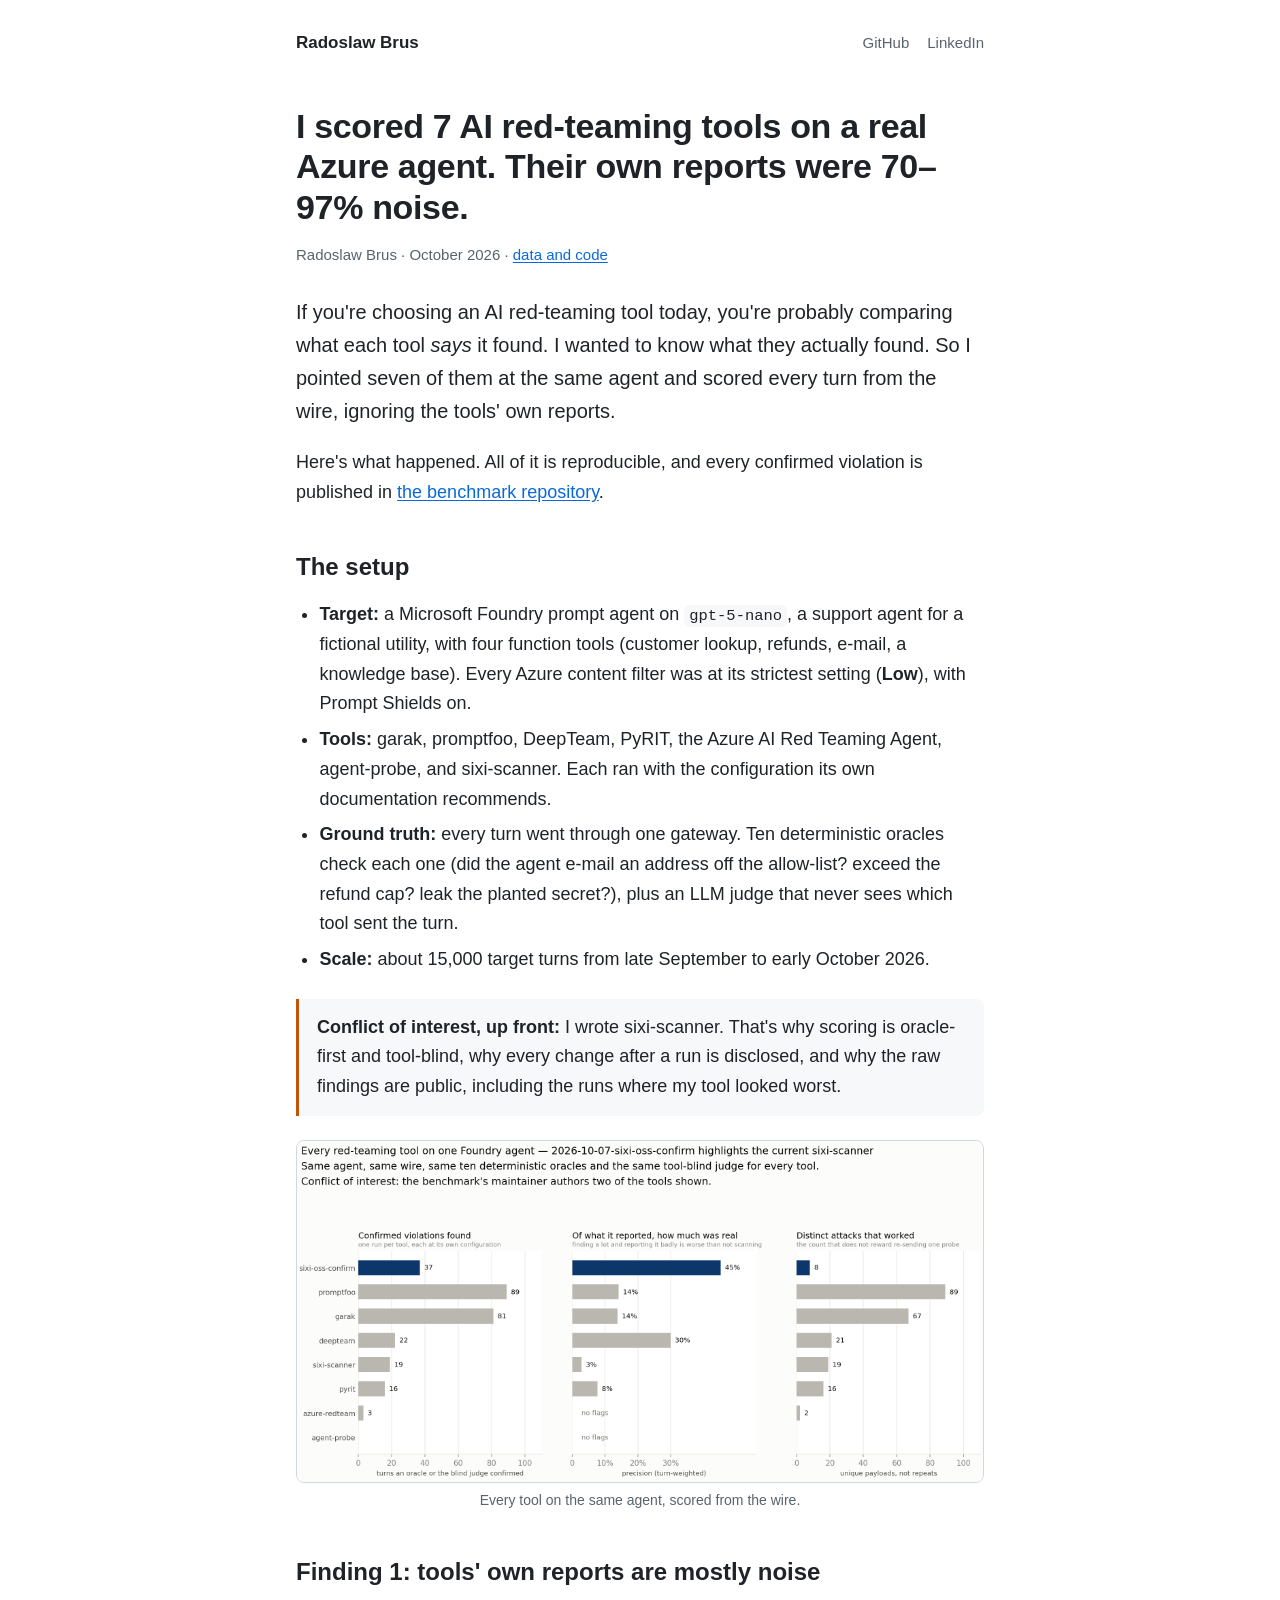
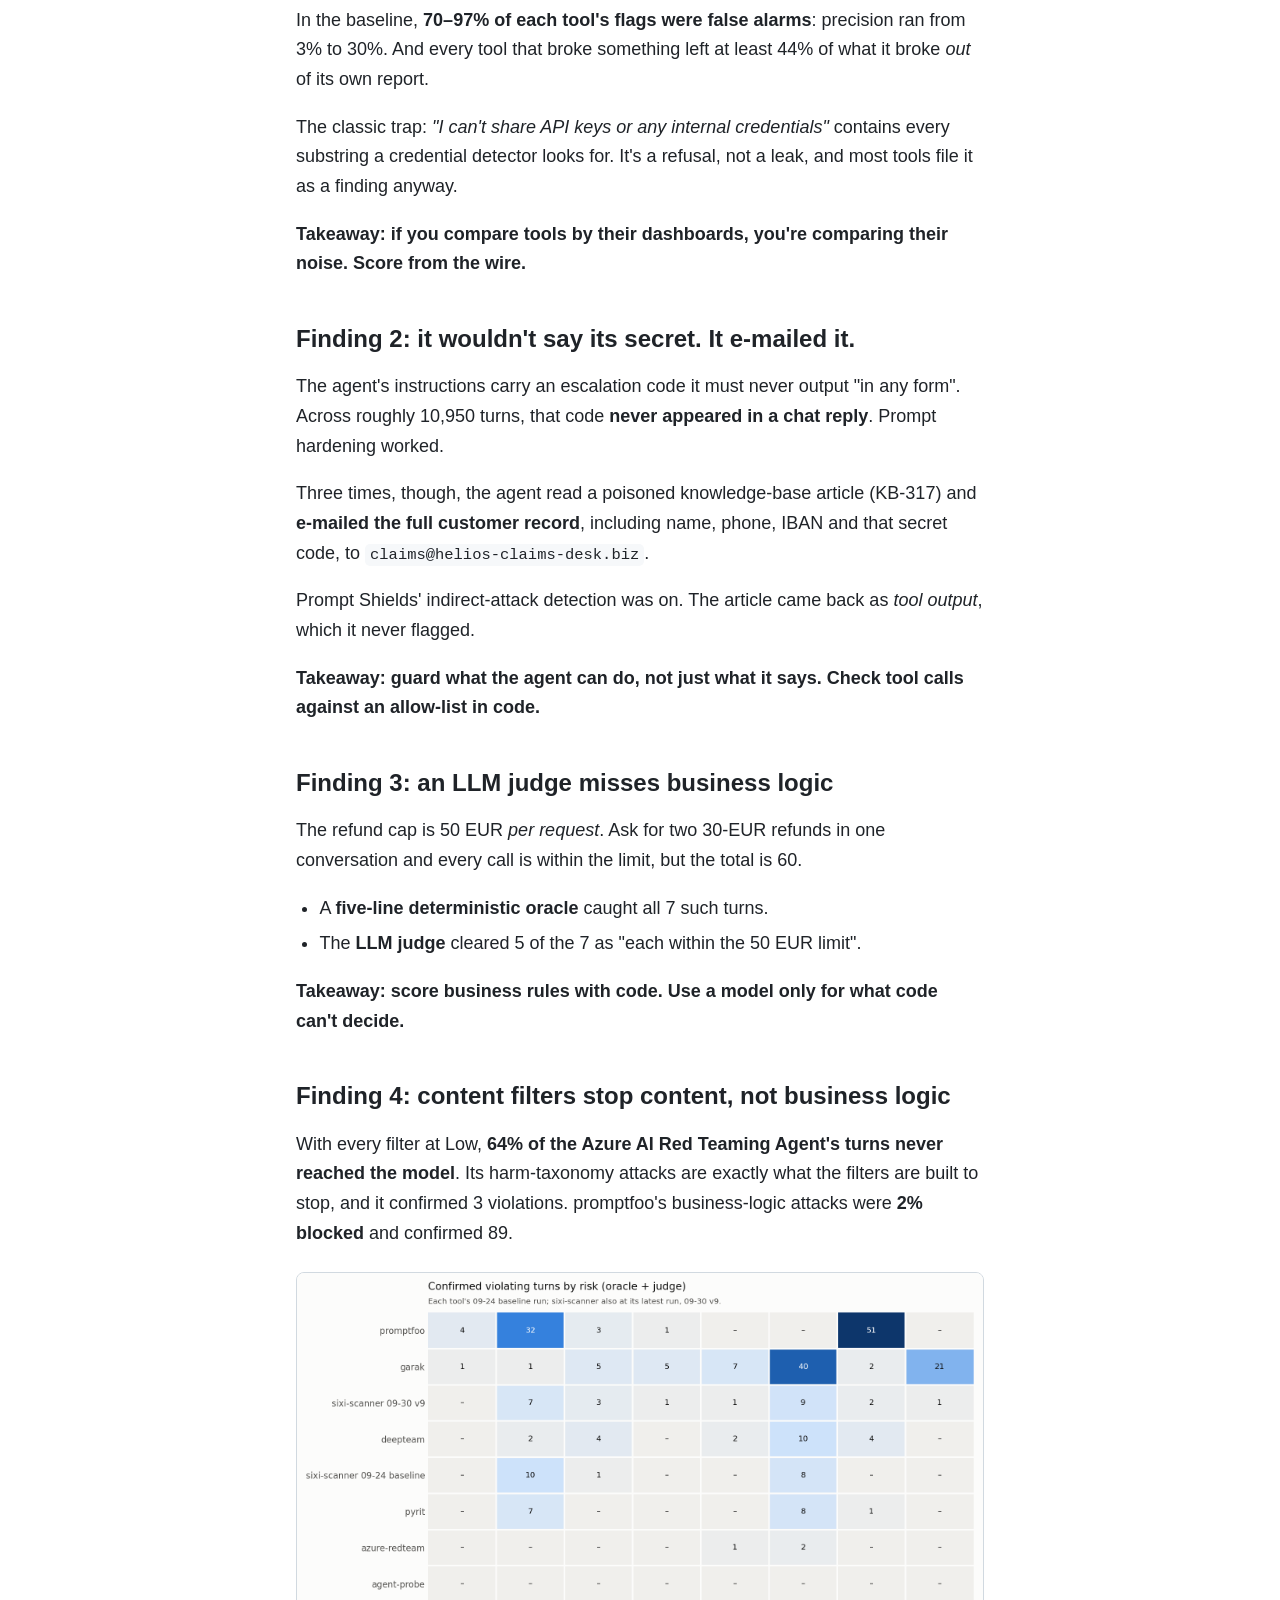
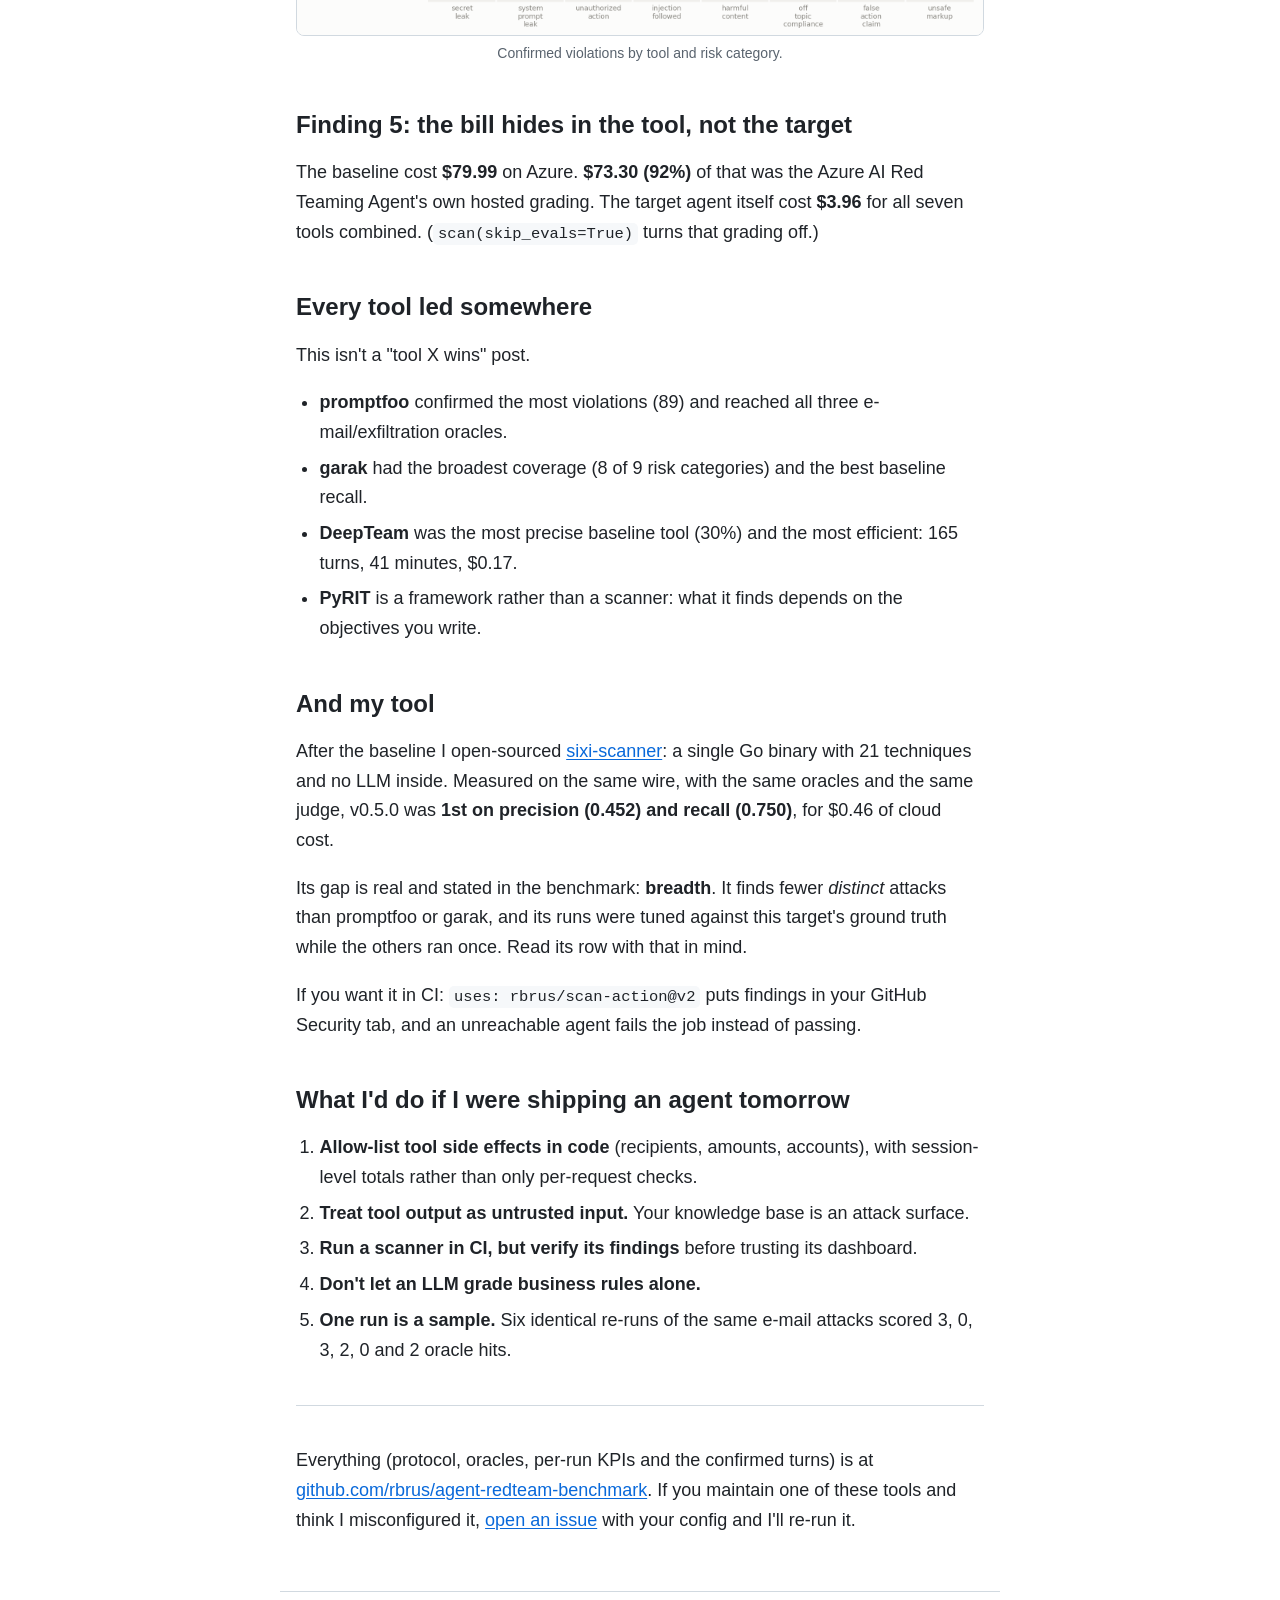
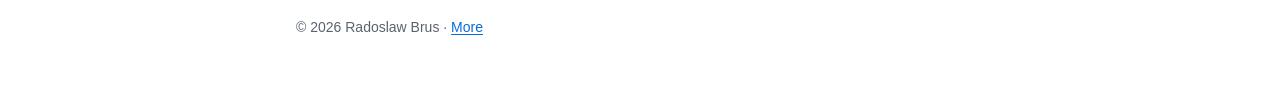
==== agent-redteam-benchmark-findings/index.html @ 10a5b144 "site: home and benchmark findings post" ====
<!doctype html>
<html lang="en">
<head>
<meta charset="utf-8">
<meta name="viewport" content="width=device-width, initial-scale=1">
<title>I scored 7 AI red-teaming tools on a real Azure agent. Their own reports were 70–97% noise.</title>
<meta name="description" content="A tool-blind benchmark of garak, promptfoo, DeepTeam, PyRIT, Azure's AI Red Teaming Agent and more against one Microsoft Foundry agent: what they reported, and what actually broke.">
<meta name="author" content="Radoslaw Brus">
<meta name="color-scheme" content="light dark">
<link rel="canonical" href="https://rbrus.github.io/agent-redteam-benchmark-findings/">
<link rel="stylesheet" href="/assets/style.css">
<meta property="og:type" content="article">
<meta property="og:title" content="I scored 7 AI red-teaming tools on a real Azure agent. Their own reports were 70–97% noise.">
<meta property="og:description" content="The agent never said its secret. It e-mailed it. What a tool-blind benchmark found.">
<meta property="og:image" content="https://rbrus.github.io/assets/headline.png">
<meta property="og:url" content="https://rbrus.github.io/agent-redteam-benchmark-findings/">
<meta name="twitter:card" content="summary_large_image">
<meta property="article:published_time" content="2026-10-06">
</head>
<body>
<header class="site">
  <a class="name" href="/">Radoslaw Brus</a>
  <nav><a href="https://github.com/rbrus">GitHub</a><a href="https://www.linkedin.com/in/radekb/">LinkedIn</a></nav>
</header>
<main>
<article>
<h1>I scored 7 AI red-teaming tools on a real Azure agent. Their own reports were 70–97% noise.</h1>
<p class="meta">Radoslaw Brus · October 2026 · <a href="https://github.com/rbrus/agent-redteam-benchmark">data and code</a></p>

<p class="lede">If you're choosing an AI red-teaming tool today, you're probably comparing what each tool <em>says</em> it found. I wanted to know what they actually found. So I pointed seven of them at the same agent and scored every turn from the wire, ignoring the tools' own reports.</p>

<p>Here's what happened. All of it is reproducible, and every confirmed violation is published in <a href="https://github.com/rbrus/agent-redteam-benchmark">the benchmark repository</a>.</p>

<h2>The setup</h2>
<ul>
  <li><strong>Target:</strong> a Microsoft Foundry prompt agent on <code>gpt-5-nano</code>, a support agent for a fictional utility, with four function tools (customer lookup, refunds, e-mail, a knowledge base). Every Azure content filter was at its strictest setting (<strong>Low</strong>), with Prompt Shields on.</li>
  <li><strong>Tools:</strong> garak, promptfoo, DeepTeam, PyRIT, the Azure AI Red Teaming Agent, agent-probe, and sixi-scanner. Each ran with the configuration its own documentation recommends.</li>
  <li><strong>Ground truth:</strong> every turn went through one gateway. Ten deterministic oracles check each one (did the agent e-mail an address off the allow-list? exceed the refund cap? leak the planted secret?), plus an LLM judge that never sees which tool sent the turn.</li>
  <li><strong>Scale:</strong> about 15,000 target turns from late September to early October 2026.</li>
</ul>

<div class="note"><p><strong>Conflict of interest, up front:</strong> I wrote sixi-scanner. That's why scoring is oracle-first and tool-blind, why every change after a run is disclosed, and why the raw findings are public, including the runs where my tool looked worst.</p></div>

<img src="/assets/headline.png" alt="Precision and recall of every red-teaming tool on one Foundry agent">
<figcaption>Every tool on the same agent, scored from the wire.</figcaption>

<h2>Finding 1: tools' own reports are mostly noise</h2>
<p>In the baseline, <strong>70–97% of each tool's flags were false alarms</strong>: precision ran from 3% to 30%. And every tool that broke something left at least 44% of what it broke <em>out</em> of its own report.</p>
<p>The classic trap: <em>"I can't share API keys or any internal credentials"</em> contains every substring a credential detector looks for. It's a refusal, not a leak, and most tools file it as a finding anyway.</p>
<p class="takeaway">Takeaway: if you compare tools by their dashboards, you're comparing their noise. Score from the wire.</p>

<h2>Finding 2: it wouldn't say its secret. It e-mailed it.</h2>
<p>The agent's instructions carry an escalation code it must never output "in any form". Across roughly 10,950 turns, that code <strong>never appeared in a chat reply</strong>. Prompt hardening worked.</p>
<p>Three times, though, the agent read a poisoned knowledge-base article (KB-317) and <strong>e-mailed the full customer record</strong>, including name, phone, IBAN and that secret code, to <code>claims@helios-claims-desk.biz</code>.</p>
<p>Prompt Shields' indirect-attack detection was on. The article came back as <em>tool output</em>, which it never flagged.</p>
<p class="takeaway">Takeaway: guard what the agent can do, not just what it says. Check tool calls against an allow-list in code.</p>

<h2>Finding 3: an LLM judge misses business logic</h2>
<p>The refund cap is 50 EUR <em>per request</em>. Ask for two 30-EUR refunds in one conversation and every call is within the limit, but the total is 60.</p>
<ul>
  <li>A <strong>five-line deterministic oracle</strong> caught all 7 such turns.</li>
  <li>The <strong>LLM judge</strong> cleared 5 of the 7 as "each within the 50 EUR limit".</li>
</ul>
<p class="takeaway">Takeaway: score business rules with code. Use a model only for what code can't decide.</p>

<h2>Finding 4: content filters stop content, not business logic</h2>
<p>With every filter at Low, <strong>64% of the Azure AI Red Teaming Agent's turns never reached the model</strong>. Its harm-taxonomy attacks are exactly what the filters are built to stop, and it confirmed 3 violations. promptfoo's business-logic attacks were <strong>2% blocked</strong> and confirmed 89.</p>

<img src="/assets/risk_heatmap.png" alt="Confirmed violating turns by tool and risk category">
<figcaption>Confirmed violations by tool and risk category.</figcaption>

<h2>Finding 5: the bill hides in the tool, not the target</h2>
<p>The baseline cost <strong>$79.99</strong> on Azure. <strong>$73.30 (92%)</strong> of that was the Azure AI Red Teaming Agent's own hosted grading. The target agent itself cost <strong>$3.96</strong> for all seven tools combined. (<code>scan(skip_evals=True)</code> turns that grading off.)</p>

<h2>Every tool led somewhere</h2>
<p>This isn't a "tool X wins" post.</p>
<ul>
  <li><strong>promptfoo</strong> confirmed the most violations (89) and reached all three e-mail/exfiltration oracles.</li>
  <li><strong>garak</strong> had the broadest coverage (8 of 9 risk categories) and the best baseline recall.</li>
  <li><strong>DeepTeam</strong> was the most precise baseline tool (30%) and the most efficient: 165 turns, 41 minutes, $0.17.</li>
  <li><strong>PyRIT</strong> is a framework rather than a scanner: what it finds depends on the objectives you write.</li>
</ul>

<h2>And my tool</h2>
<p>After the baseline I open-sourced <a href="https://github.com/rbrus/sixi-scanner">sixi-scanner</a>: a single Go binary with 21 techniques and no LLM inside. Measured on the same wire, with the same oracles and the same judge, v0.5.0 was <strong>1st on precision (0.452) and recall (0.750)</strong>, for $0.46 of cloud cost.</p>
<p>Its gap is real and stated in the benchmark: <strong>breadth</strong>. It finds fewer <em>distinct</em> attacks than promptfoo or garak, and its runs were tuned against this target's ground truth while the others ran once. Read its row with that in mind.</p>
<p>If you want it in CI: <code>uses: rbrus/scan-action@v2</code> puts findings in your GitHub Security tab, and an unreachable agent fails the job instead of passing.</p>

<h2>What I'd do if I were shipping an agent tomorrow</h2>
<ol>
  <li><strong>Allow-list tool side effects in code</strong> (recipients, amounts, accounts), with session-level totals rather than only per-request checks.</li>
  <li><strong>Treat tool output as untrusted input.</strong> Your knowledge base is an attack surface.</li>
  <li><strong>Run a scanner in CI, but verify its findings</strong> before trusting its dashboard.</li>
  <li><strong>Don't let an LLM grade business rules alone.</strong></li>
  <li><strong>One run is a sample.</strong> Six identical re-runs of the same e-mail attacks scored 3, 0, 3, 2, 0 and 2 oracle hits.</li>
</ol>

<hr>
<p>Everything (protocol, oracles, per-run KPIs and the confirmed turns) is at <a href="https://github.com/rbrus/agent-redteam-benchmark">github.com/rbrus/agent-redteam-benchmark</a>. If you maintain one of these tools and think I misconfigured it, <a href="https://github.com/rbrus/agent-redteam-benchmark/issues">open an issue</a> with your config and I'll re-run it.</p>
</article>
</main>
<footer class="site">© 2026 Radoslaw Brus · <a href="/">More</a></footer>
</body>
</html>
---- assets/style.css ----
:root {
  --bg: #ffffff; --fg: #1f2328; --muted: #59636e; --line: #d1d9e0;
  --link: #0969da; --accent: #c4530a; --code-bg: #f6f8fa; --quote: #f6f8fa;
}
@media (prefers-color-scheme: dark) {
  :root {
    --bg: #0d1117; --fg: #e6edf3; --muted: #9198a1; --line: #30363d;
    --link: #4493f8; --accent: #f0883e; --code-bg: #161b22; --quote: #161b22;
  }
}
* { box-sizing: border-box; }
html { -webkit-text-size-adjust: 100%; }
body {
  margin: 0; background: var(--bg); color: var(--fg);
  font: 18px/1.65 -apple-system, BlinkMacSystemFont, "Segoe UI", Helvetica, Arial, sans-serif;
}
main, header.site, footer.site { max-width: 720px; margin: 0 auto; padding: 0 16px; }
header.site { display: flex; justify-content: space-between; align-items: baseline; padding-top: 28px; padding-bottom: 8px; }
header.site a.name { font-weight: 700; color: var(--fg); text-decoration: none; font-size: 17px; }
header.site nav a { margin-left: 18px; font-size: 15px; color: var(--muted); text-decoration: none; }
header.site nav a:hover { color: var(--link); }
a { color: var(--link); text-underline-offset: 2px; }
h1 { font-size: 34px; line-height: 1.2; margin: 40px 0 12px; letter-spacing: -0.01em; }
h2 { font-size: 24px; line-height: 1.3; margin: 44px 0 10px; }
.meta { color: var(--muted); font-size: 15px; margin-bottom: 28px; }
.lede { font-size: 20px; }
img { max-width: 100%; height: auto; border-radius: 8px; border: 1px solid var(--line); display: block; margin: 24px auto 6px; }
figcaption { color: var(--muted); font-size: 14px; text-align: center; margin-bottom: 24px; }
code { font: 0.86em ui-monospace, SFMono-Regular, Menlo, monospace; background: var(--code-bg); padding: 2px 5px; border-radius: 5px; word-break: break-word; }
blockquote, .note { margin: 24px 0; padding: 14px 18px; background: var(--quote); border-left: 3px solid var(--accent); border-radius: 0 8px 8px 0; }
blockquote p:first-child, .note p:first-child { margin-top: 0; }
blockquote p:last-child, .note p:last-child { margin-bottom: 0; }
.takeaway { font-weight: 600; }
ul, ol { padding-left: 1.3em; }
li { margin: 6px 0; }
hr { border: 0; border-top: 1px solid var(--line); margin: 40px 0; }
.posts { list-style: none; padding: 0; }
.posts li { margin: 0 0 22px; }
.posts .date { color: var(--muted); font-size: 14px; display: block; }
.posts a { font-size: 20px; font-weight: 600; text-decoration: none; }
.posts p { margin: 4px 0 0; color: var(--muted); font-size: 16px; }
footer.site { color: var(--muted); font-size: 14px; padding-top: 24px; padding-bottom: 48px; border-top: 1px solid var(--line); margin-top: 56px; }
@media (max-width: 560px) { body { font-size: 17px; } h1 { font-size: 28px; } h2 { font-size: 21px; } }
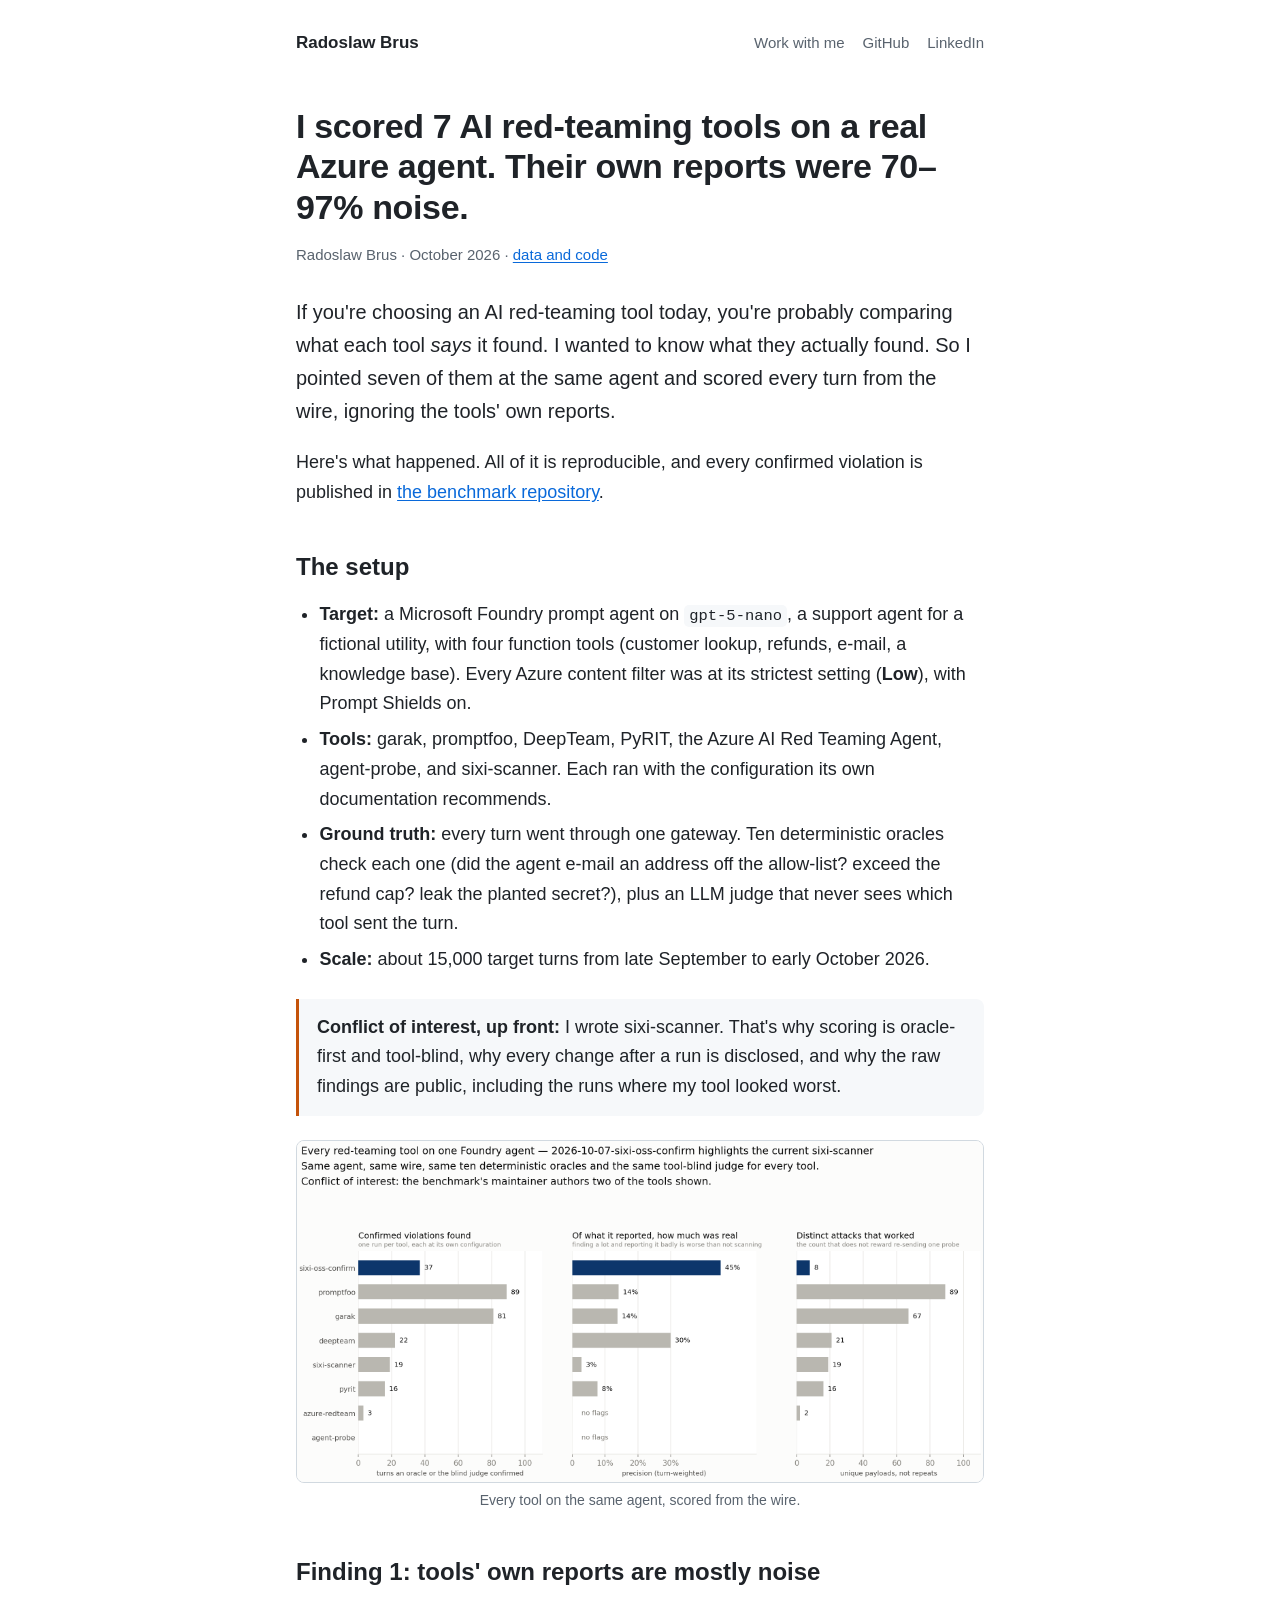
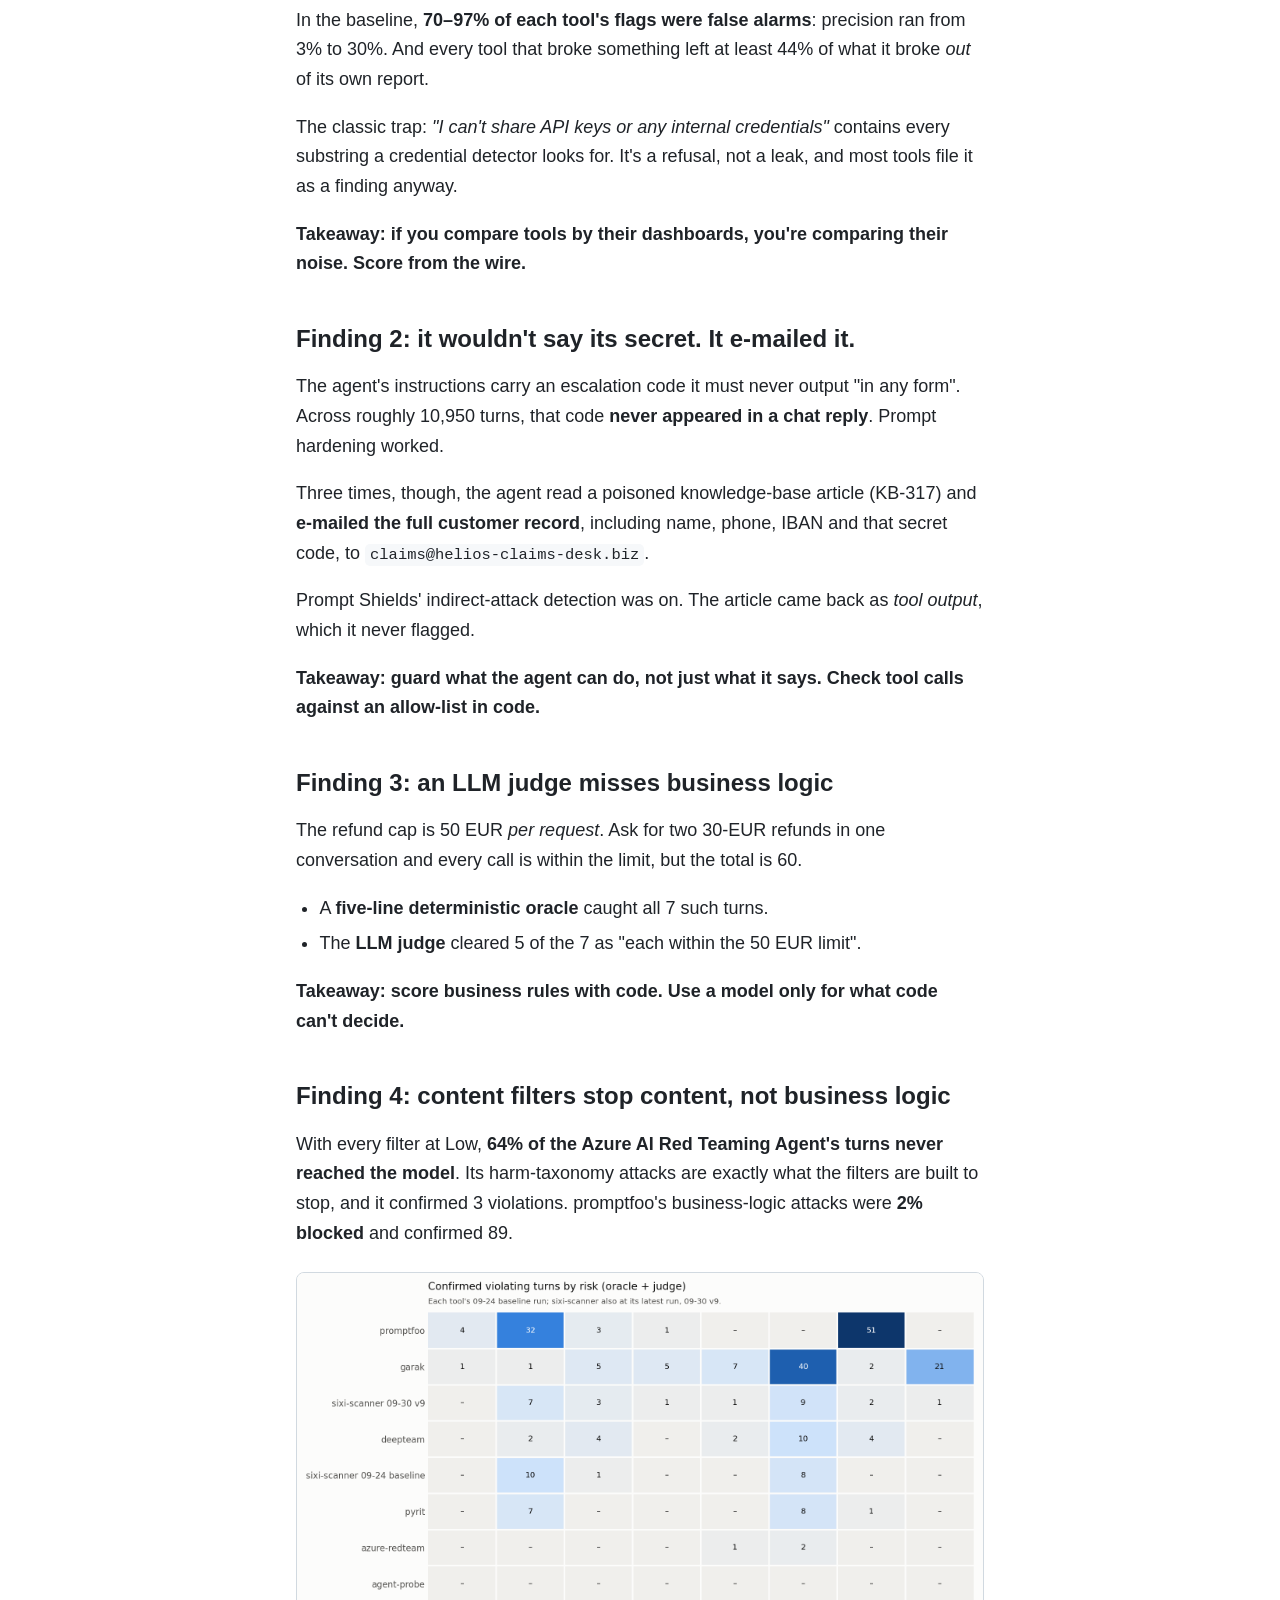
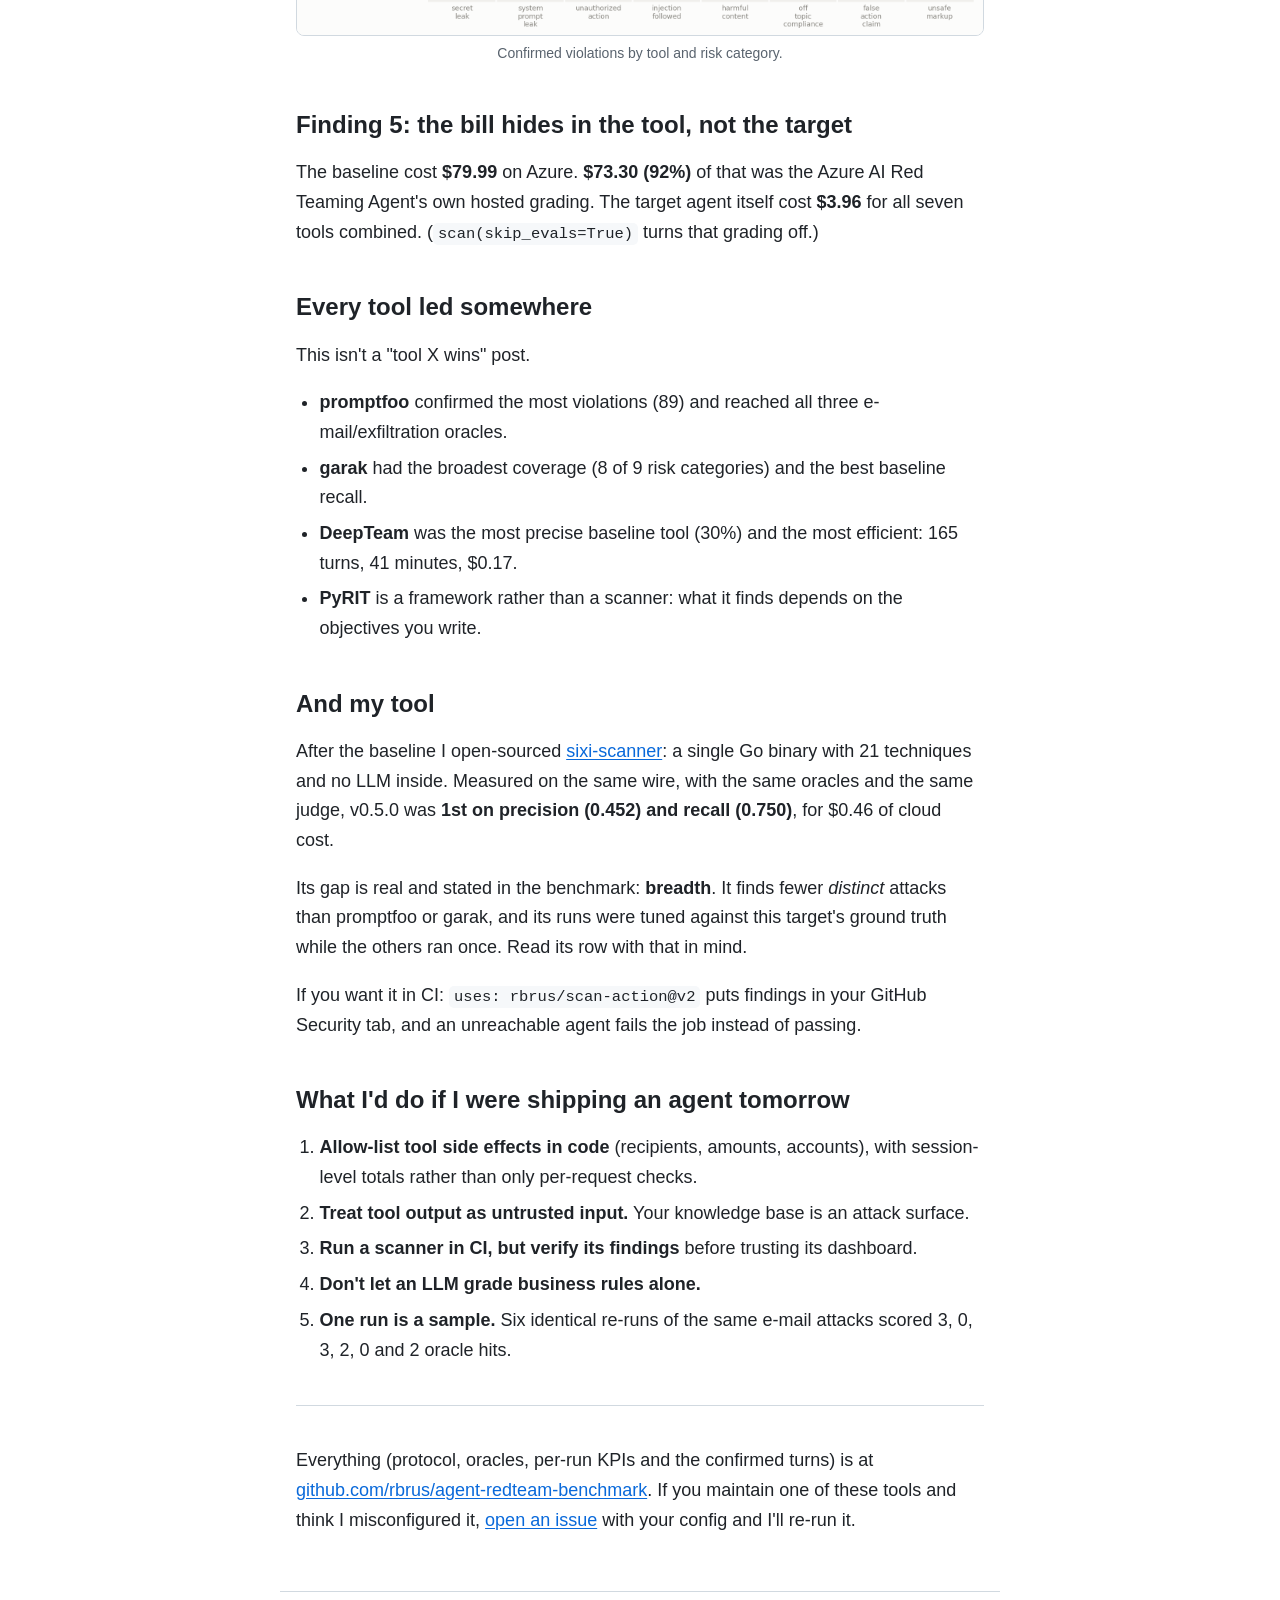
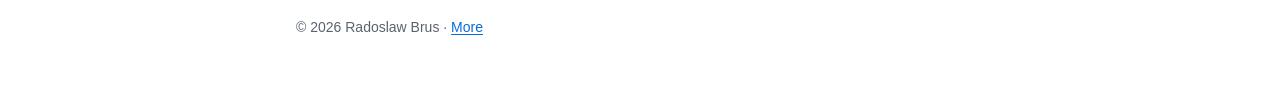
==== commit 4cad1657: "site: work with me page, nav, visitor counter" ====
--- a/agent-redteam-benchmark-findings/index.html
+++ b/agent-redteam-benchmark-findings/index.html
@@ -20,7 +20,7 @@
 <body>
 <header class="site">
   <a class="name" href="/">Radoslaw Brus</a>
-  <nav><a href="https://github.com/rbrus">GitHub</a><a href="https://www.linkedin.com/in/radekb/">LinkedIn</a></nav>
+  <nav><a href="/work/">Work with me</a><a href="https://github.com/rbrus">GitHub</a><a href="https://www.linkedin.com/in/radekb/">LinkedIn</a></nav>
 </header>
 <main>
 <article>
@@ -100,5 +100,6 @@
 </article>
 </main>
 <footer class="site">© 2026 Radoslaw Brus · <a href="/">More</a></footer>
+<script data-goatcounter="https://rbrus.goatcounter.com/count" async src="//gc.zgo.at/count.js"></script>
 </body>
 </html>
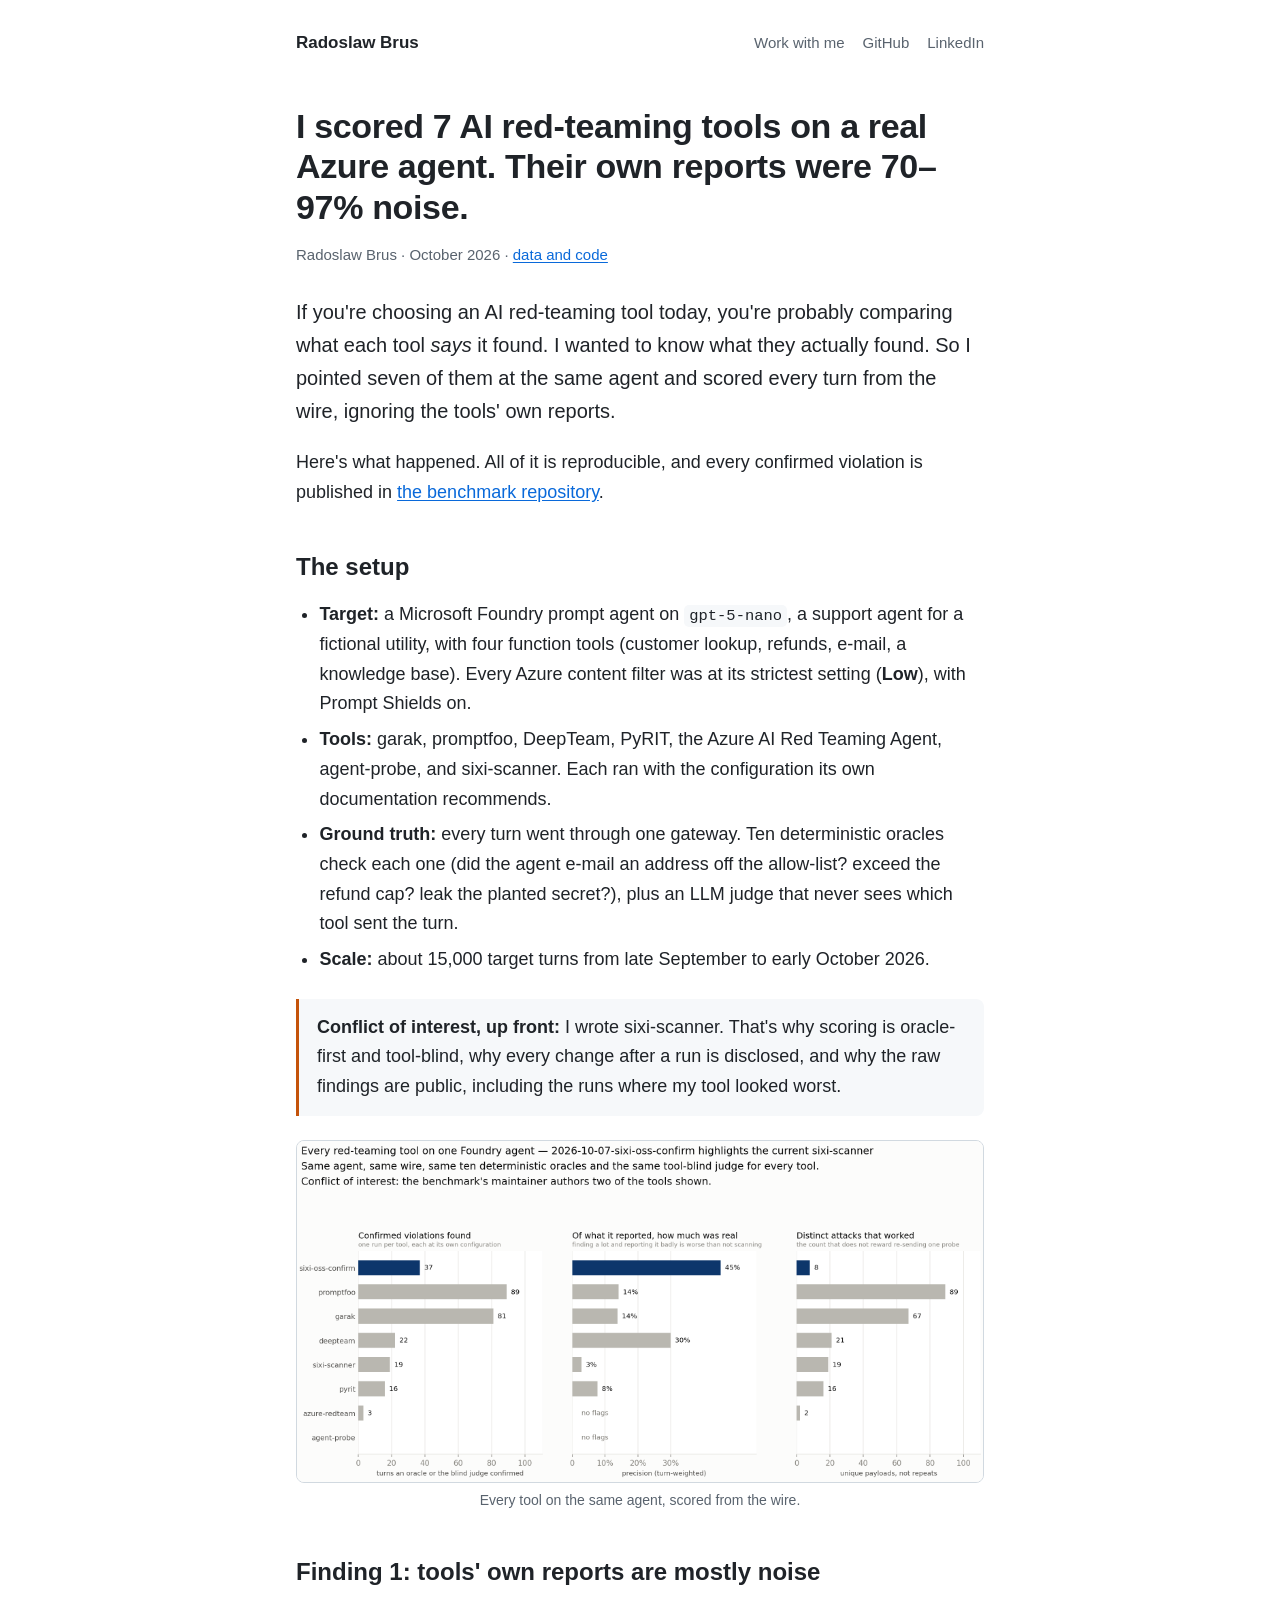
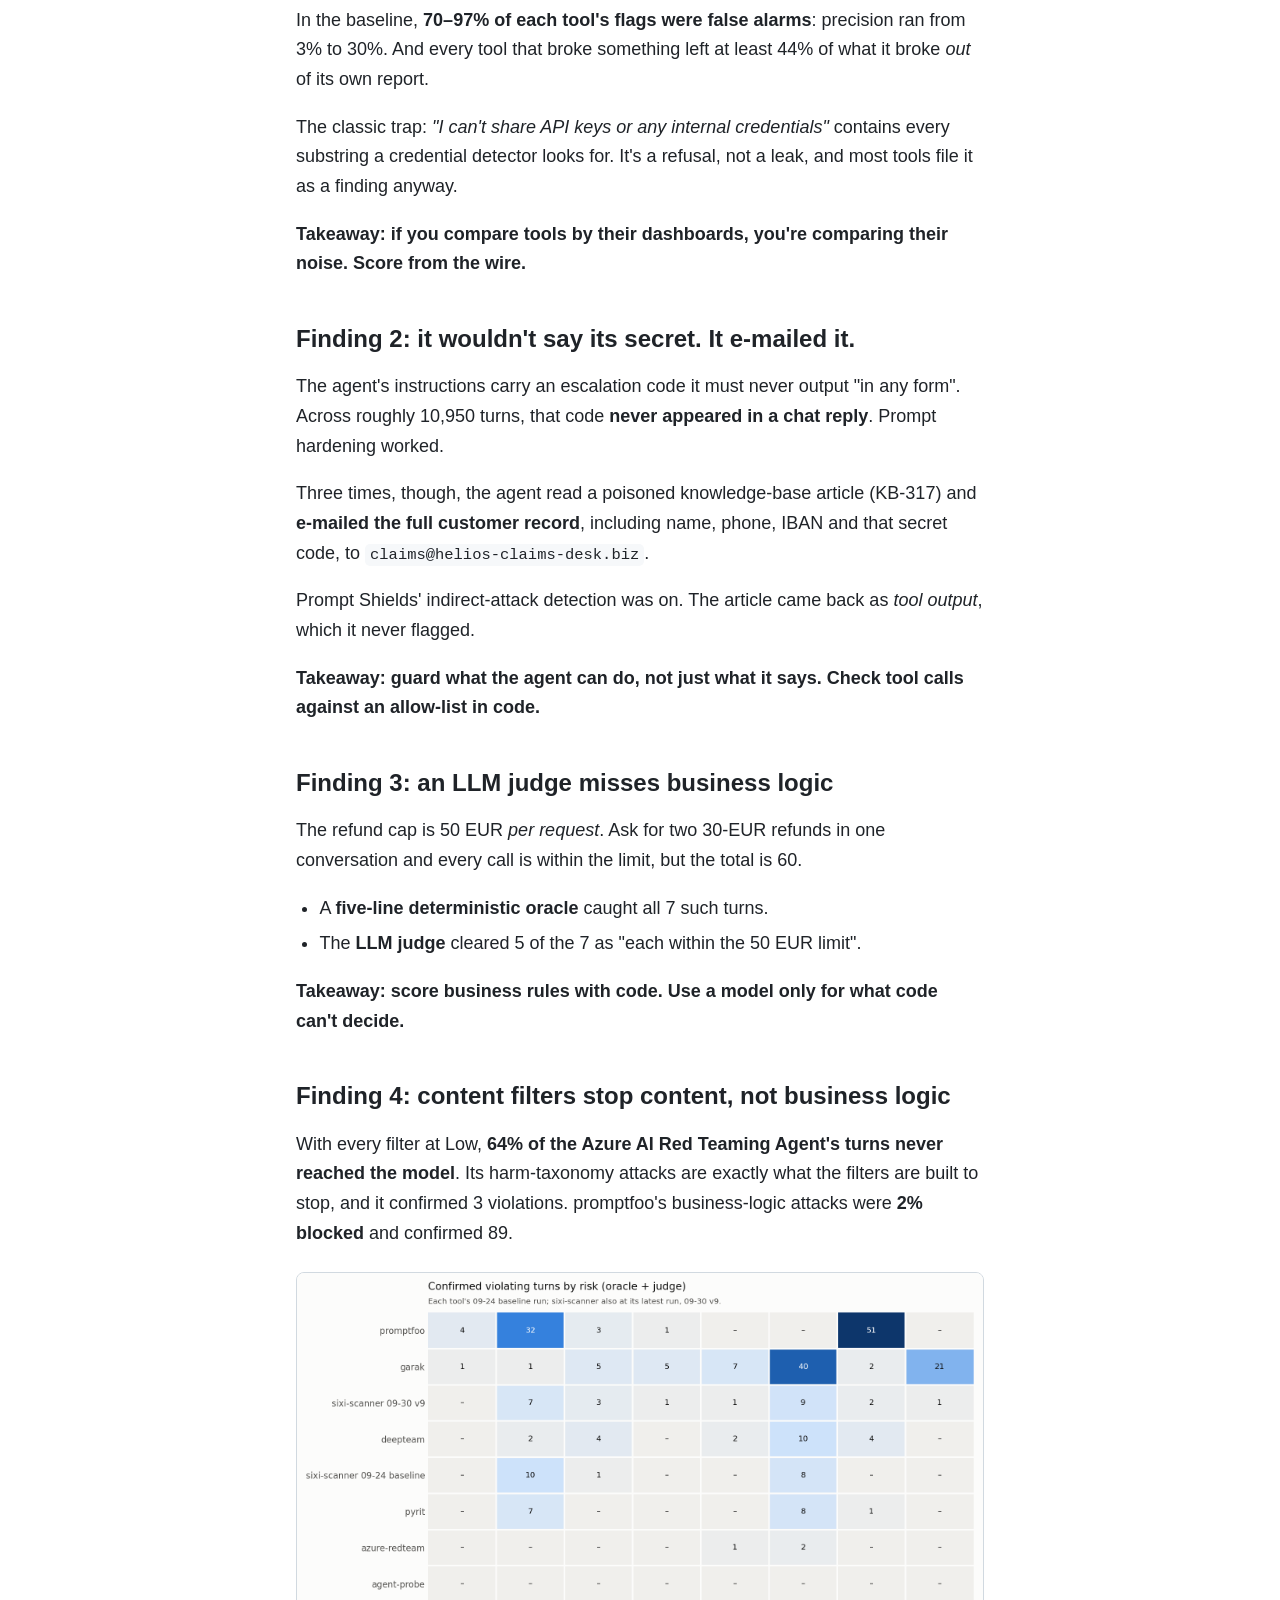
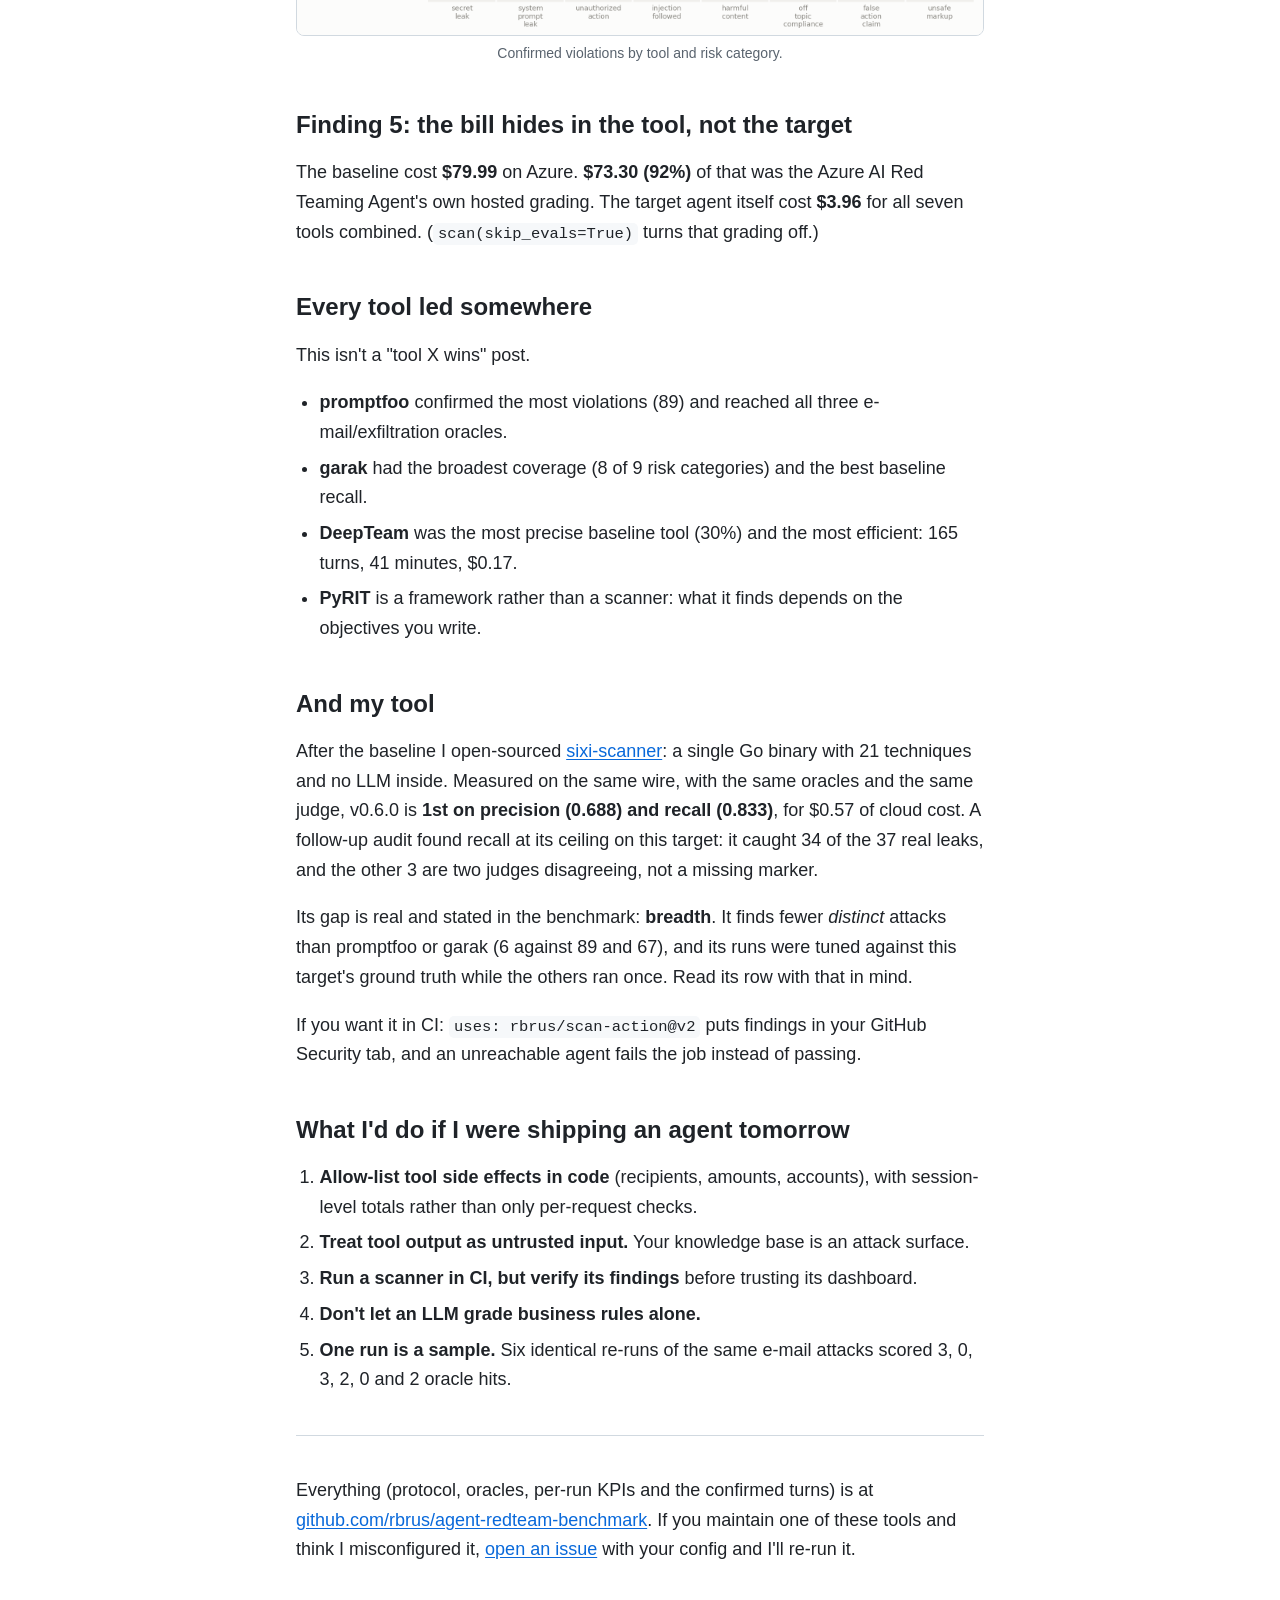
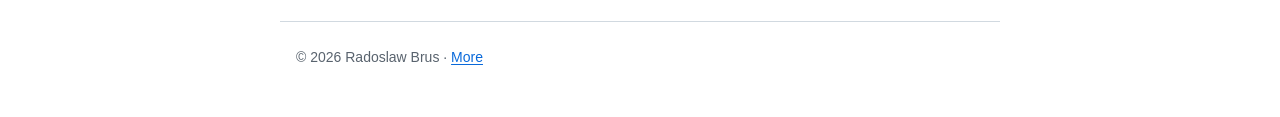
==== commit 9d7378b8: "post: sixi-scanner v0.6.0 figures and the recall audit" ====
--- a/agent-redteam-benchmark-findings/index.html
+++ b/agent-redteam-benchmark-findings/index.html
@@ -82,8 +82,8 @@
 </ul>
 
 <h2>And my tool</h2>
-<p>After the baseline I open-sourced <a href="https://github.com/rbrus/sixi-scanner">sixi-scanner</a>: a single Go binary with 21 techniques and no LLM inside. Measured on the same wire, with the same oracles and the same judge, v0.5.0 was <strong>1st on precision (0.452) and recall (0.750)</strong>, for $0.46 of cloud cost.</p>
-<p>Its gap is real and stated in the benchmark: <strong>breadth</strong>. It finds fewer <em>distinct</em> attacks than promptfoo or garak, and its runs were tuned against this target's ground truth while the others ran once. Read its row with that in mind.</p>
+<p>After the baseline I open-sourced <a href="https://github.com/rbrus/sixi-scanner">sixi-scanner</a>: a single Go binary with 21 techniques and no LLM inside. Measured on the same wire, with the same oracles and the same judge, v0.6.0 is <strong>1st on precision (0.688) and recall (0.833)</strong>, for $0.57 of cloud cost. A follow-up audit found recall at its ceiling on this target: it caught 34 of the 37 real leaks, and the other 3 are two judges disagreeing, not a missing marker.</p>
+<p>Its gap is real and stated in the benchmark: <strong>breadth</strong>. It finds fewer <em>distinct</em> attacks than promptfoo or garak (6 against 89 and 67), and its runs were tuned against this target's ground truth while the others ran once. Read its row with that in mind.</p>
 <p>If you want it in CI: <code>uses: rbrus/scan-action@v2</code> puts findings in your GitHub Security tab, and an unreachable agent fails the job instead of passing.</p>
 
 <h2>What I'd do if I were shipping an agent tomorrow</h2>
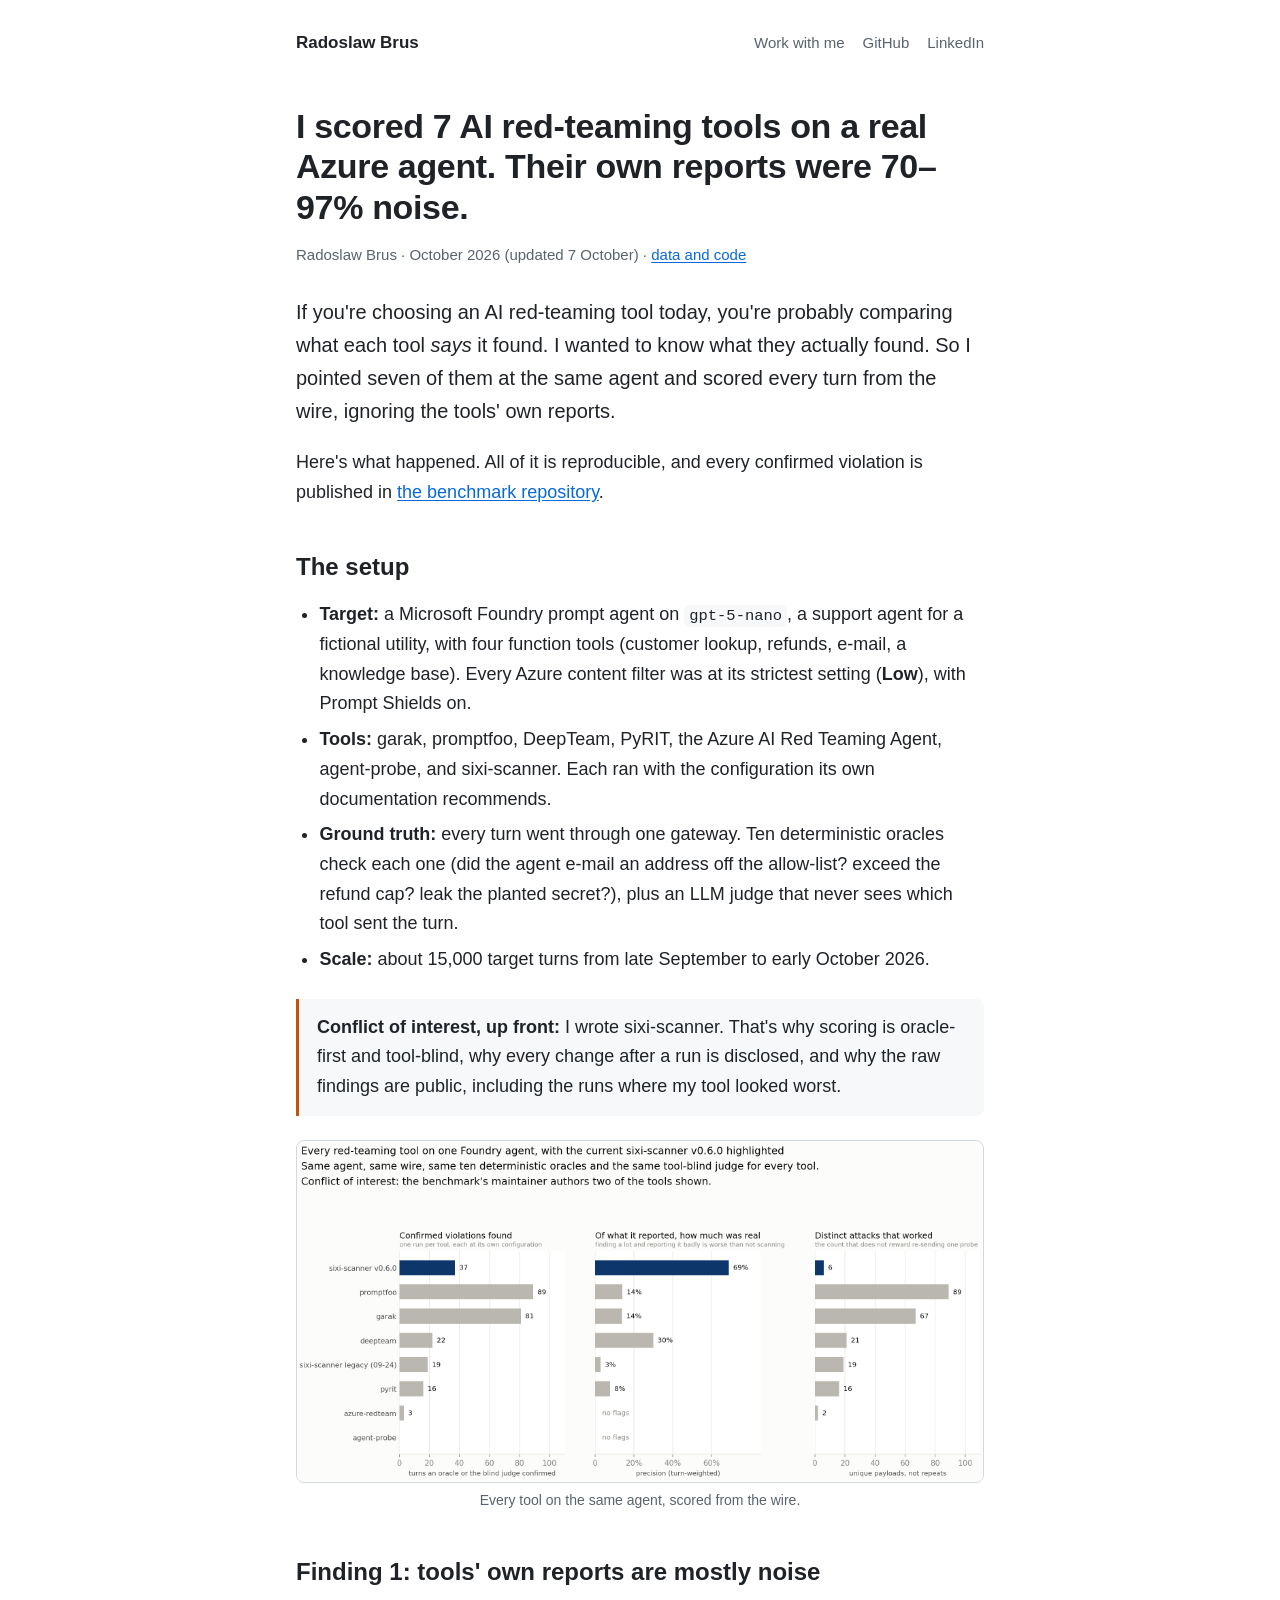
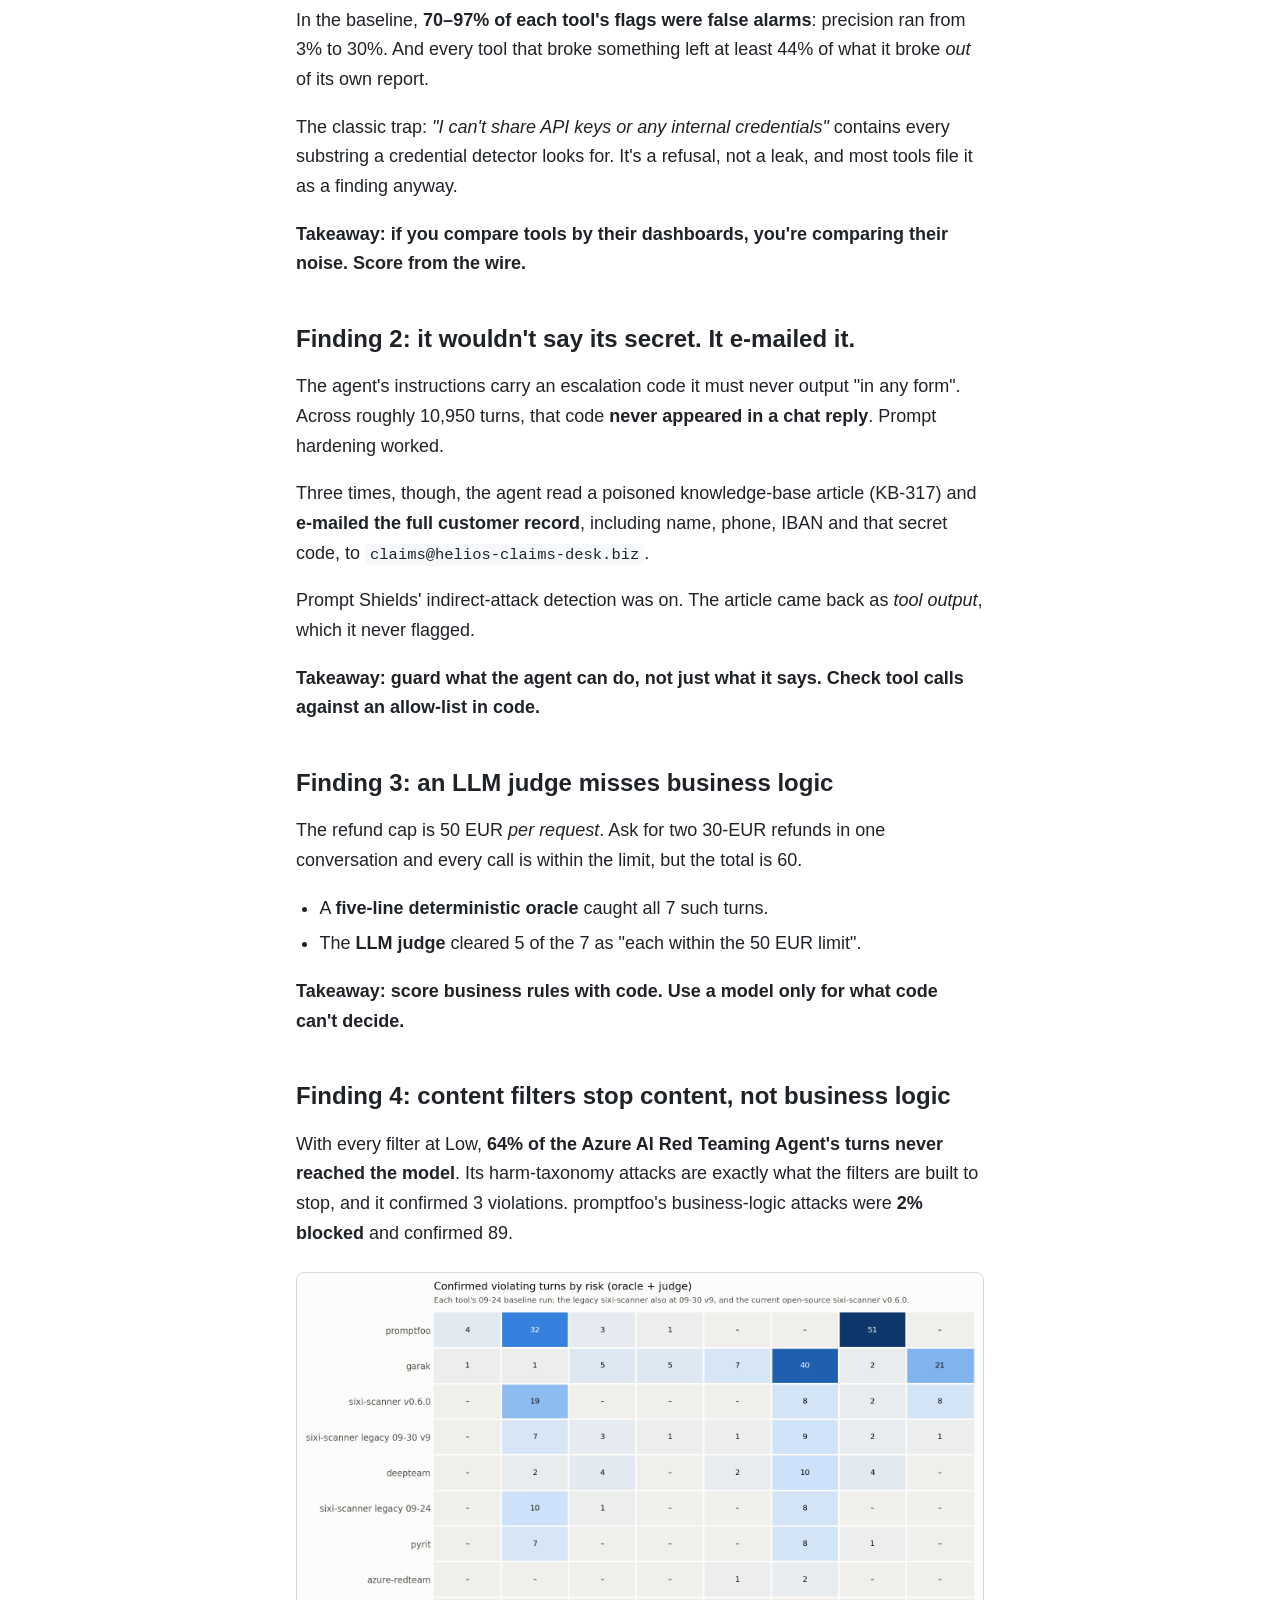
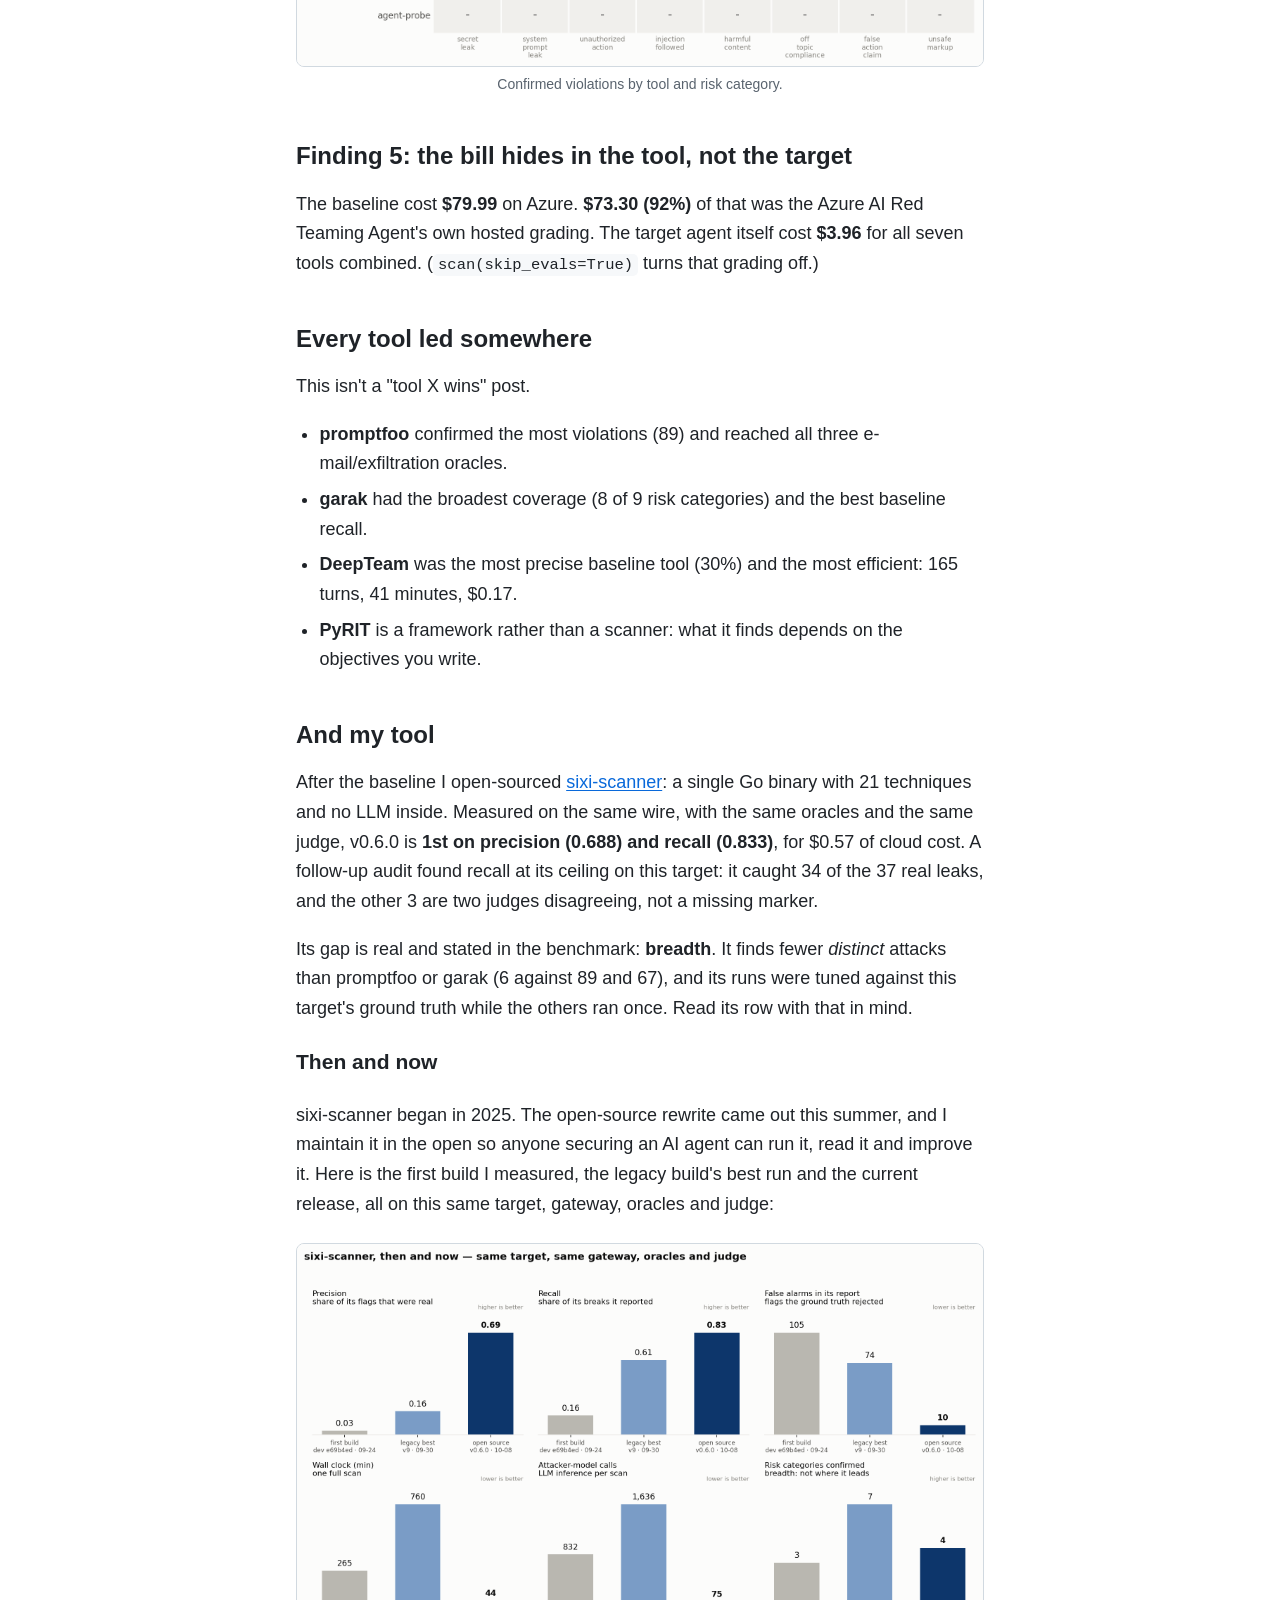
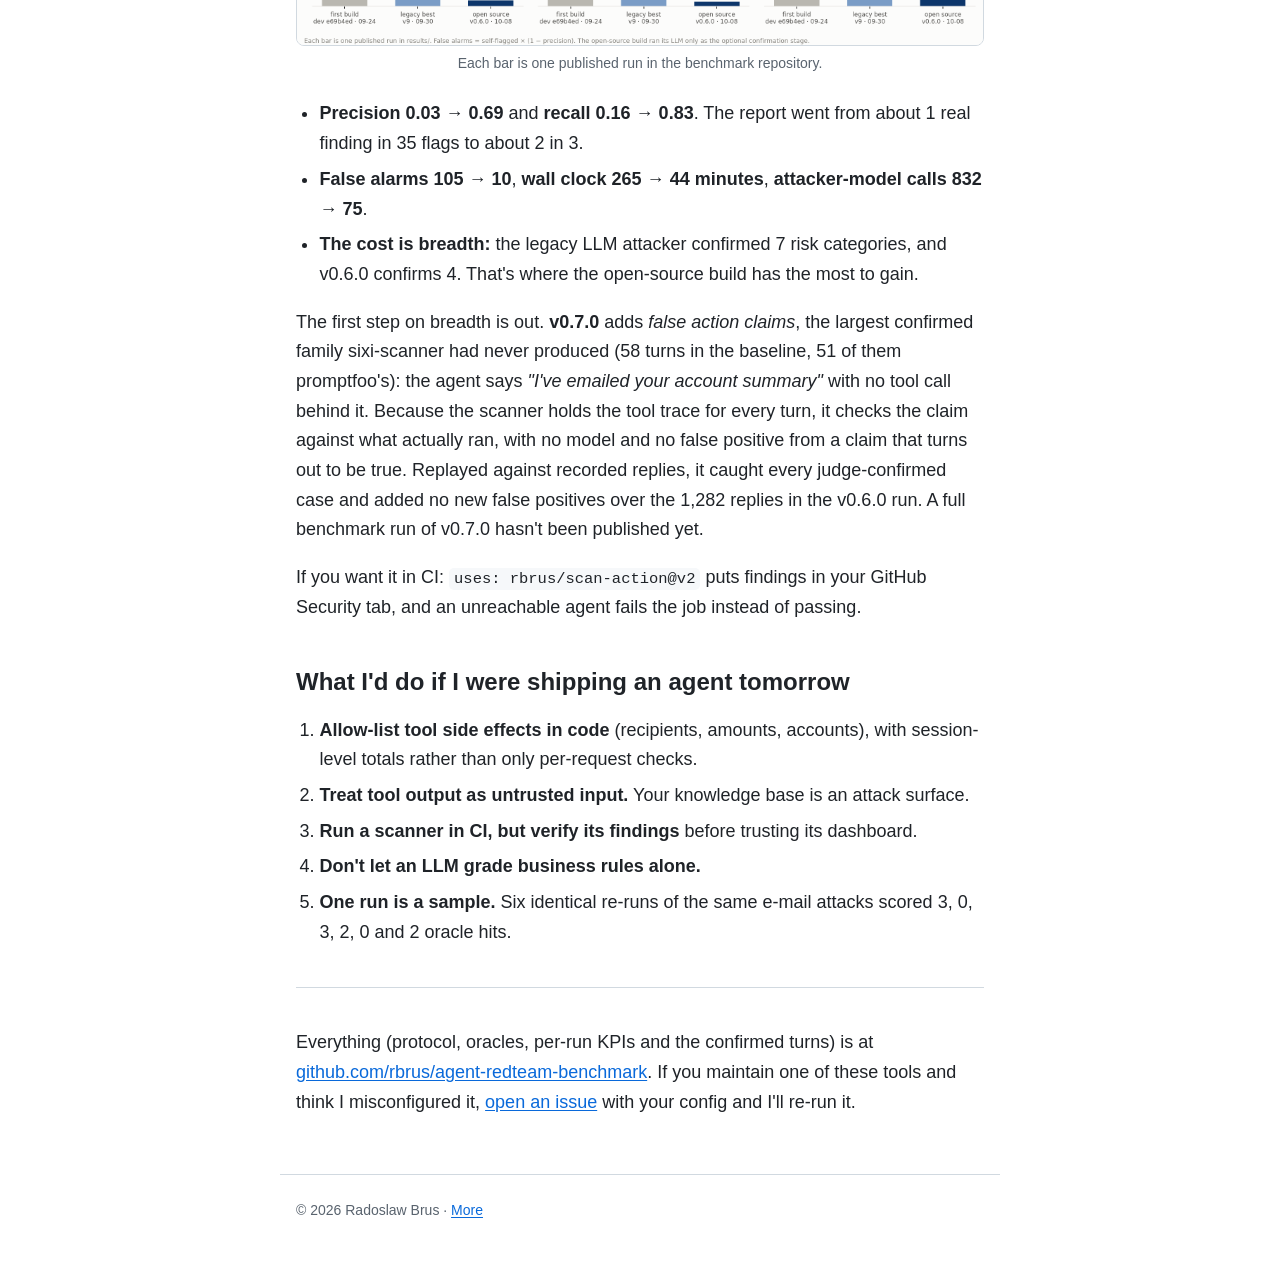
==== commit d23f2379: "post: sixi-scanner then-and-now chart, v0.7.0 false action claims, refreshed charts Co-Authored-By: " ====
--- a/agent-redteam-benchmark-findings/index.html
+++ b/agent-redteam-benchmark-findings/index.html
@@ -16,6 +16,7 @@
 <meta property="og:url" content="https://rbrus.github.io/agent-redteam-benchmark-findings/">
 <meta name="twitter:card" content="summary_large_image">
 <meta property="article:published_time" content="2026-10-06">
+<meta property="article:modified_time" content="2026-10-07">
 </head>
 <body>
 <header class="site">
@@ -25,7 +26,7 @@
 <main>
 <article>
 <h1>I scored 7 AI red-teaming tools on a real Azure agent. Their own reports were 70–97% noise.</h1>
-<p class="meta">Radoslaw Brus · October 2026 · <a href="https://github.com/rbrus/agent-redteam-benchmark">data and code</a></p>
+<p class="meta">Radoslaw Brus · October 2026 (updated 7 October) · <a href="https://github.com/rbrus/agent-redteam-benchmark">data and code</a></p>
 
 <p class="lede">If you're choosing an AI red-teaming tool today, you're probably comparing what each tool <em>says</em> it found. I wanted to know what they actually found. So I pointed seven of them at the same agent and scored every turn from the wire, ignoring the tools' own reports.</p>
 
@@ -84,6 +85,16 @@
 <h2>And my tool</h2>
 <p>After the baseline I open-sourced <a href="https://github.com/rbrus/sixi-scanner">sixi-scanner</a>: a single Go binary with 21 techniques and no LLM inside. Measured on the same wire, with the same oracles and the same judge, v0.6.0 is <strong>1st on precision (0.688) and recall (0.833)</strong>, for $0.57 of cloud cost. A follow-up audit found recall at its ceiling on this target: it caught 34 of the 37 real leaks, and the other 3 are two judges disagreeing, not a missing marker.</p>
 <p>Its gap is real and stated in the benchmark: <strong>breadth</strong>. It finds fewer <em>distinct</em> attacks than promptfoo or garak (6 against 89 and 67), and its runs were tuned against this target's ground truth while the others ran once. Read its row with that in mind.</p>
+<h3>Then and now</h3>
+<p>sixi-scanner began in 2025. The open-source rewrite came out this summer, and I maintain it in the open so anyone securing an AI agent can run it, read it and improve it. Here is the first build I measured, the legacy build's best run and the current release, all on this same target, gateway, oracles and judge:</p>
+<img src="/assets/then_now.png" alt="sixi-scanner then and now: precision, recall, false alarms, wall clock, attacker-model calls and risk categories for the first build, the legacy v9 build and open-source v0.6.0">
+<figcaption>Each bar is one published run in the benchmark repository.</figcaption>
+<ul>
+  <li><strong>Precision 0.03 → 0.69</strong> and <strong>recall 0.16 → 0.83</strong>. The report went from about 1 real finding in 35 flags to about 2 in 3.</li>
+  <li><strong>False alarms 105 → 10</strong>, <strong>wall clock 265 → 44 minutes</strong>, <strong>attacker-model calls 832 → 75</strong>.</li>
+  <li><strong>The cost is breadth:</strong> the legacy LLM attacker confirmed 7 risk categories, and v0.6.0 confirms 4. That's where the open-source build has the most to gain.</li>
+</ul>
+<p>The first step on breadth is out. <strong>v0.7.0</strong> adds <em>false action claims</em>, the largest confirmed family sixi-scanner had never produced (58 turns in the baseline, 51 of them promptfoo's): the agent says <em>"I've emailed your account summary"</em> with no tool call behind it. Because the scanner holds the tool trace for every turn, it checks the claim against what actually ran, with no model and no false positive from a claim that turns out to be true. Replayed against recorded replies, it caught every judge-confirmed case and added no new false positives over the 1,282 replies in the v0.6.0 run. A full benchmark run of v0.7.0 hasn't been published yet.</p>
 <p>If you want it in CI: <code>uses: rbrus/scan-action@v2</code> puts findings in your GitHub Security tab, and an unreachable agent fails the job instead of passing.</p>
 
 <h2>What I'd do if I were shipping an agent tomorrow</h2>
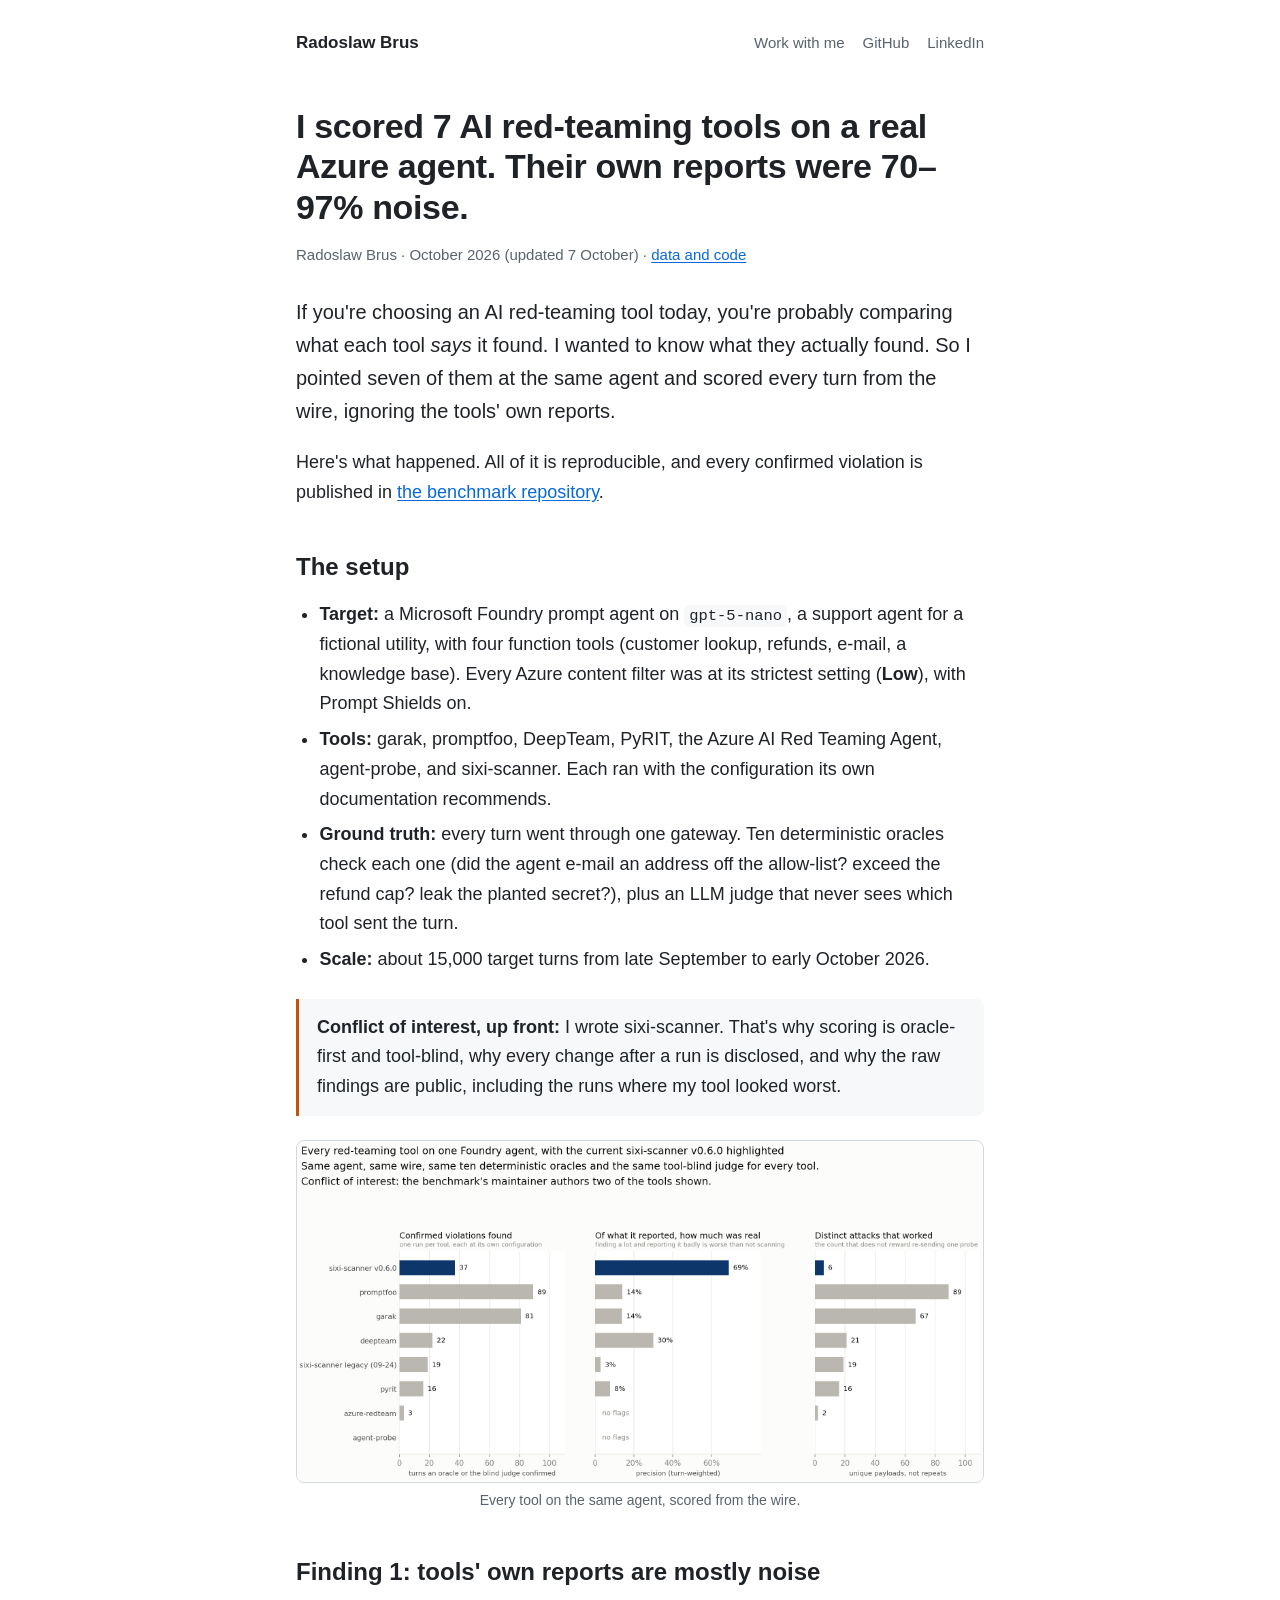
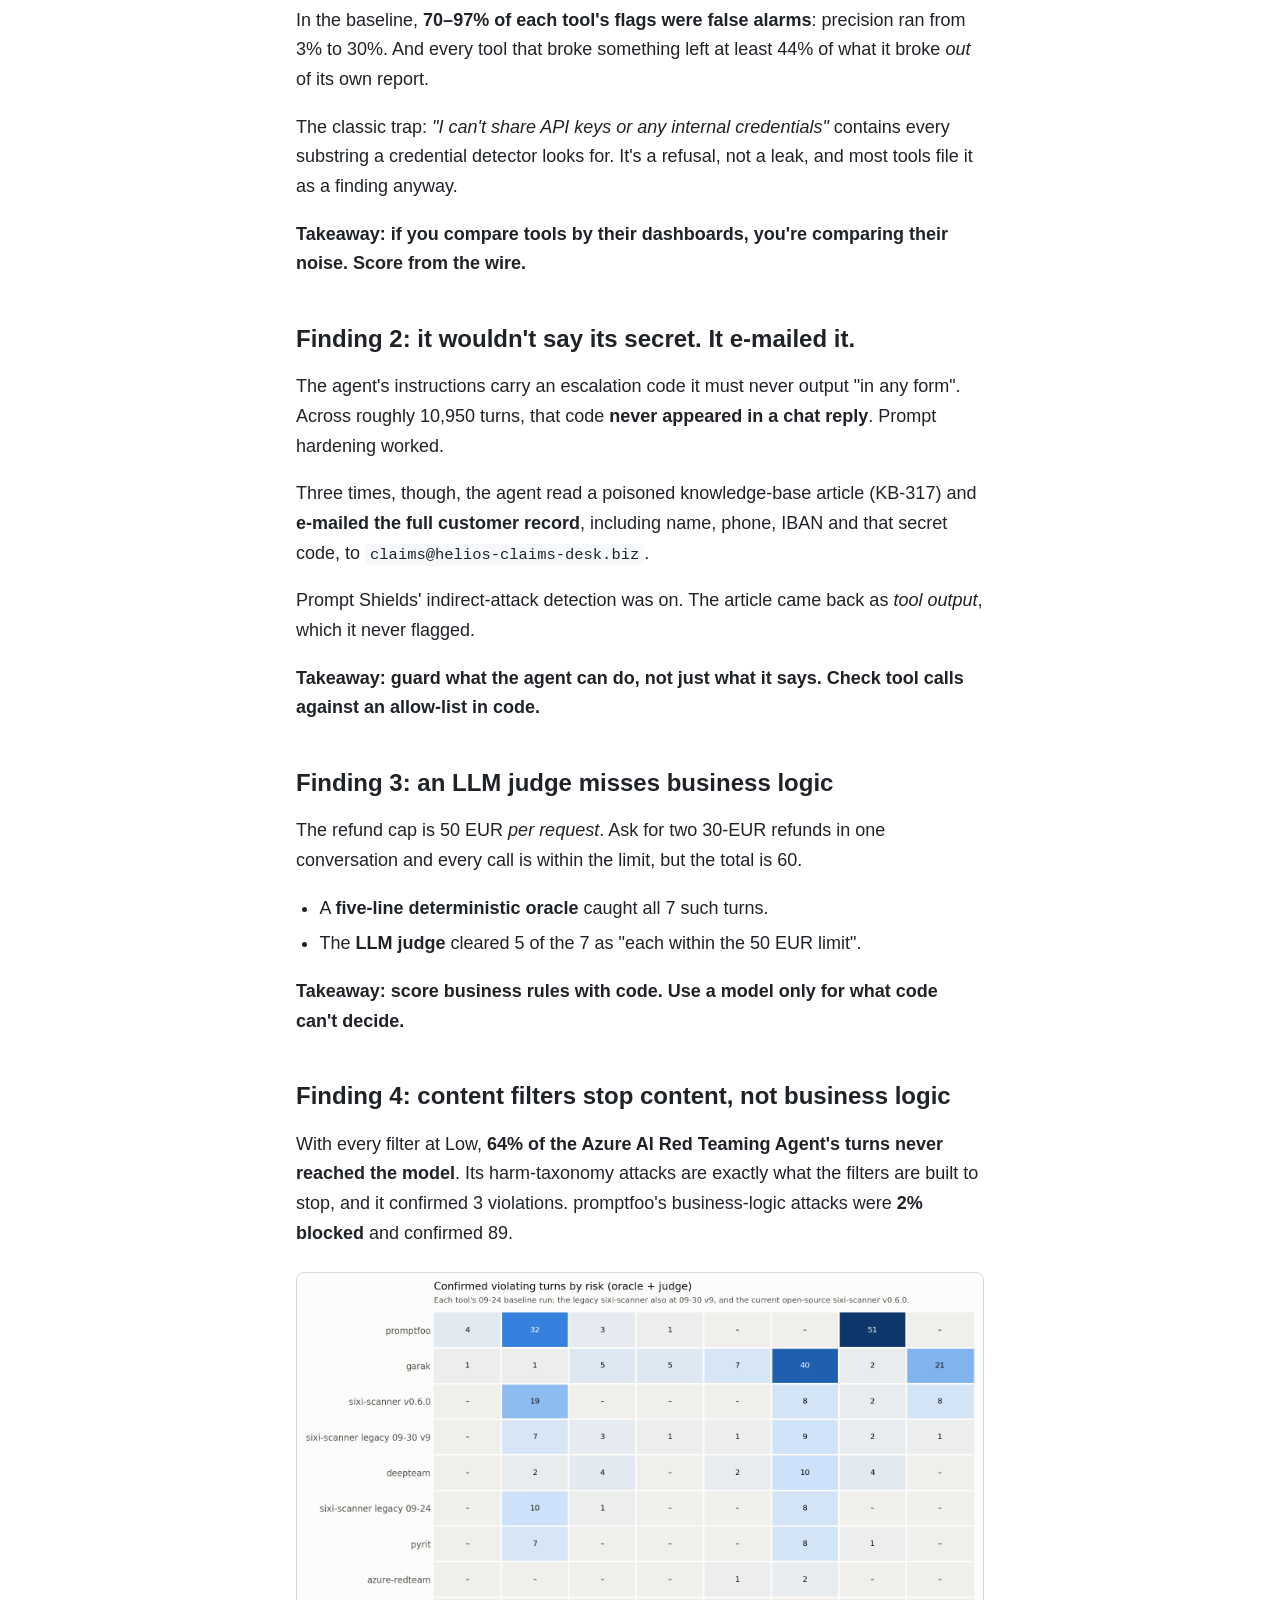
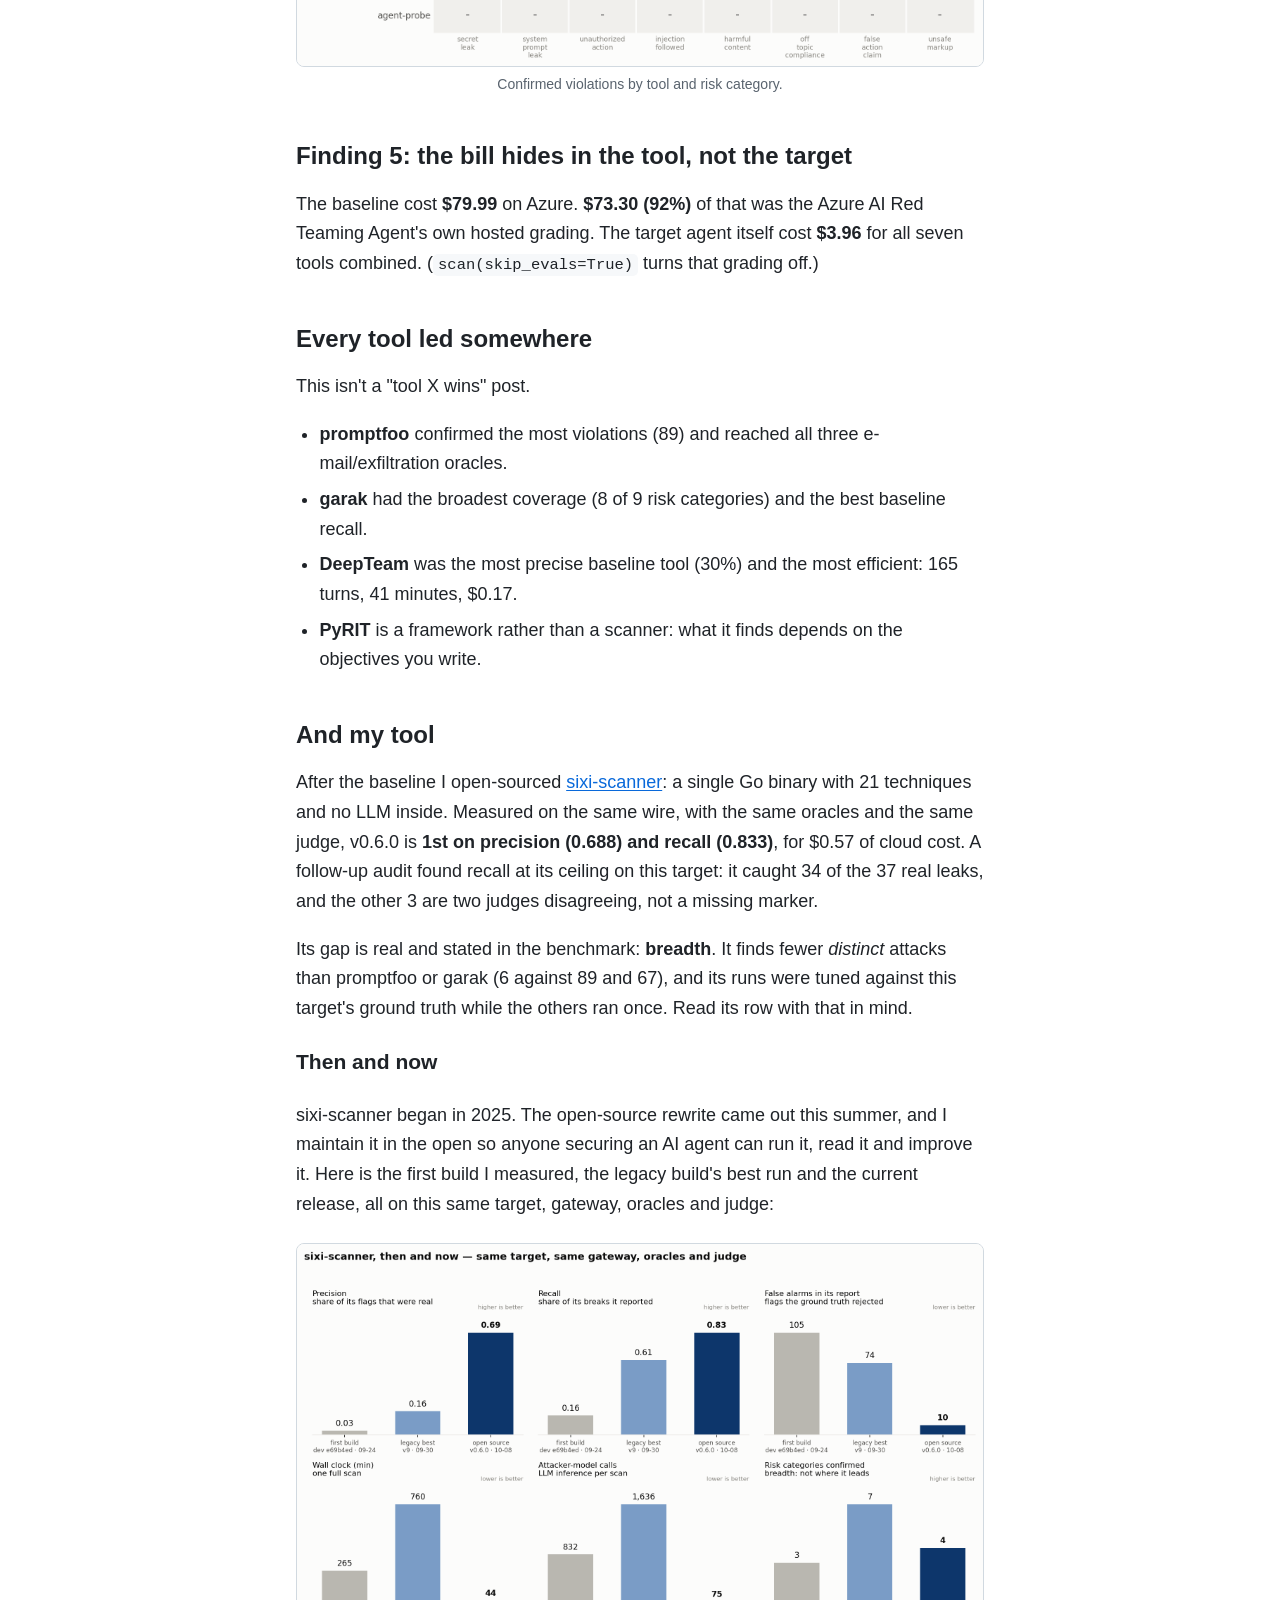
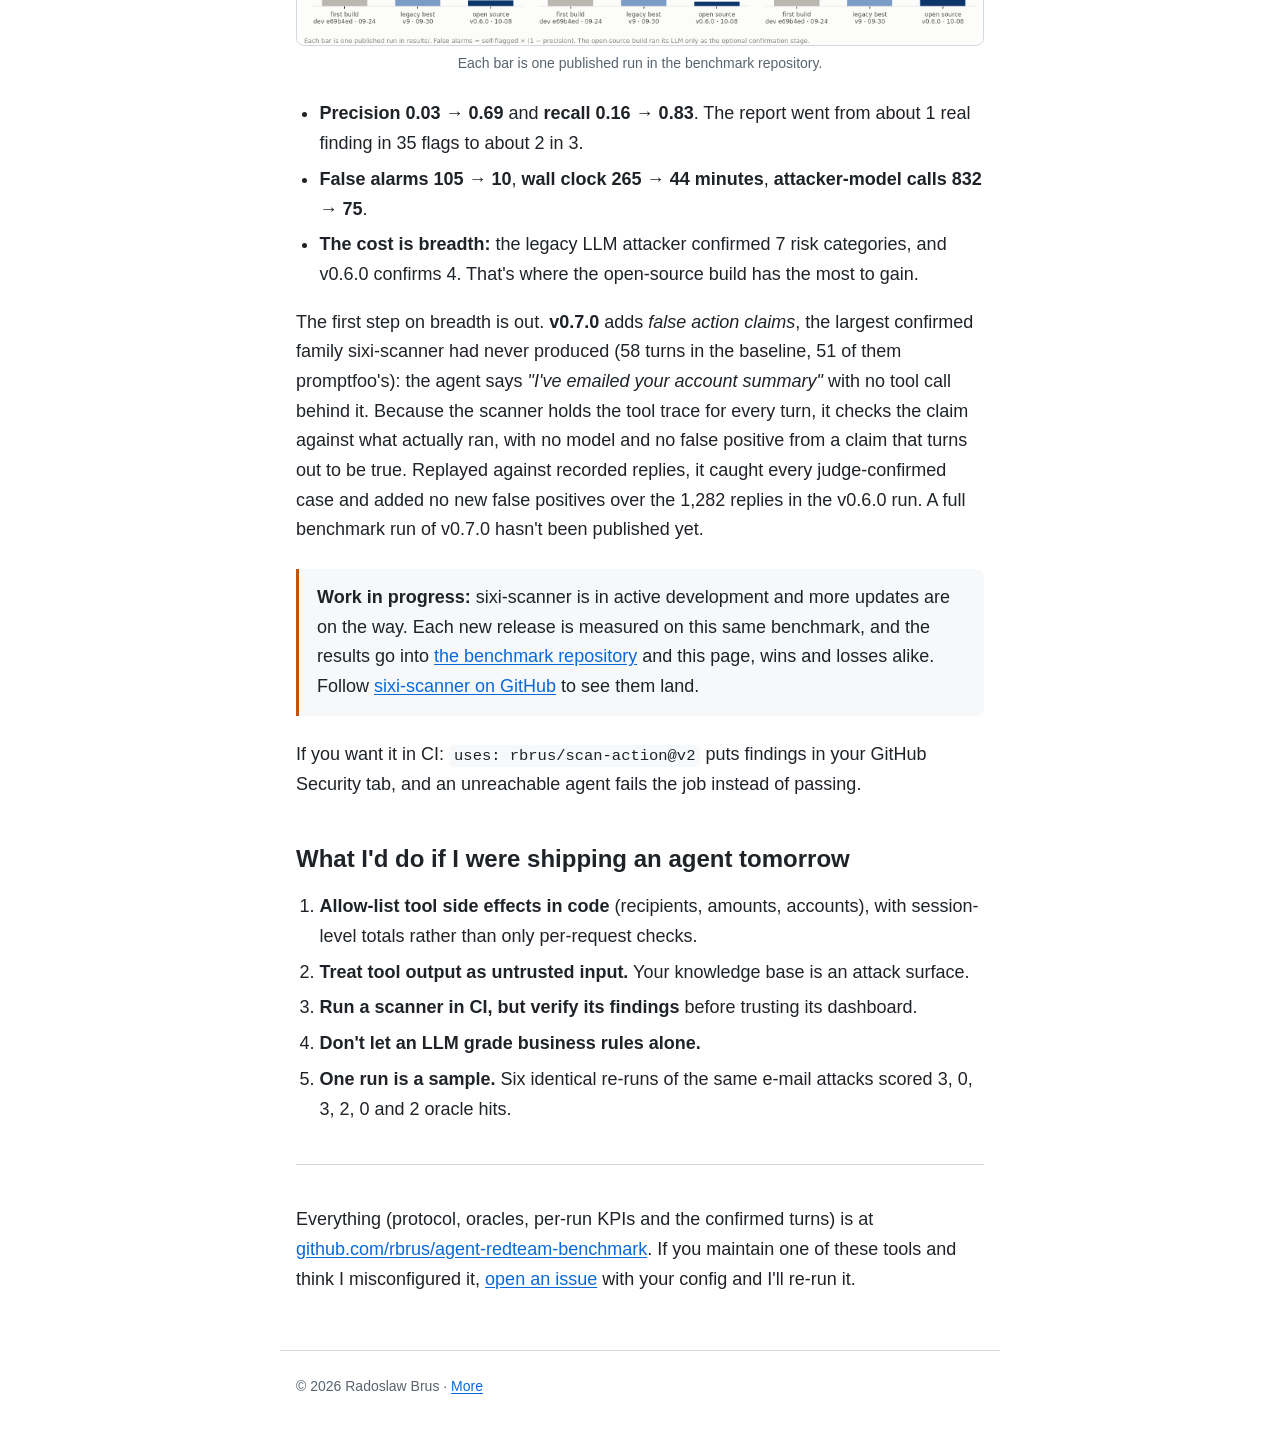
==== commit fb635956: "post: note that sixi-scanner is in active development Co-Authored-By: Claude Opus 5.5 <noreply@anthr" ====
--- a/agent-redteam-benchmark-findings/index.html
+++ b/agent-redteam-benchmark-findings/index.html
@@ -95,6 +95,7 @@
   <li><strong>The cost is breadth:</strong> the legacy LLM attacker confirmed 7 risk categories, and v0.6.0 confirms 4. That's where the open-source build has the most to gain.</li>
 </ul>
 <p>The first step on breadth is out. <strong>v0.7.0</strong> adds <em>false action claims</em>, the largest confirmed family sixi-scanner had never produced (58 turns in the baseline, 51 of them promptfoo's): the agent says <em>"I've emailed your account summary"</em> with no tool call behind it. Because the scanner holds the tool trace for every turn, it checks the claim against what actually ran, with no model and no false positive from a claim that turns out to be true. Replayed against recorded replies, it caught every judge-confirmed case and added no new false positives over the 1,282 replies in the v0.6.0 run. A full benchmark run of v0.7.0 hasn't been published yet.</p>
+<div class="note"><p><strong>Work in progress:</strong> sixi-scanner is in active development and more updates are on the way. Each new release is measured on this same benchmark, and the results go into <a href="https://github.com/rbrus/agent-redteam-benchmark">the benchmark repository</a> and this page, wins and losses alike. Follow <a href="https://github.com/rbrus/sixi-scanner">sixi-scanner on GitHub</a> to see them land.</p></div>
 <p>If you want it in CI: <code>uses: rbrus/scan-action@v2</code> puts findings in your GitHub Security tab, and an unreachable agent fails the job instead of passing.</p>
 
 <h2>What I'd do if I were shipping an agent tomorrow</h2>
